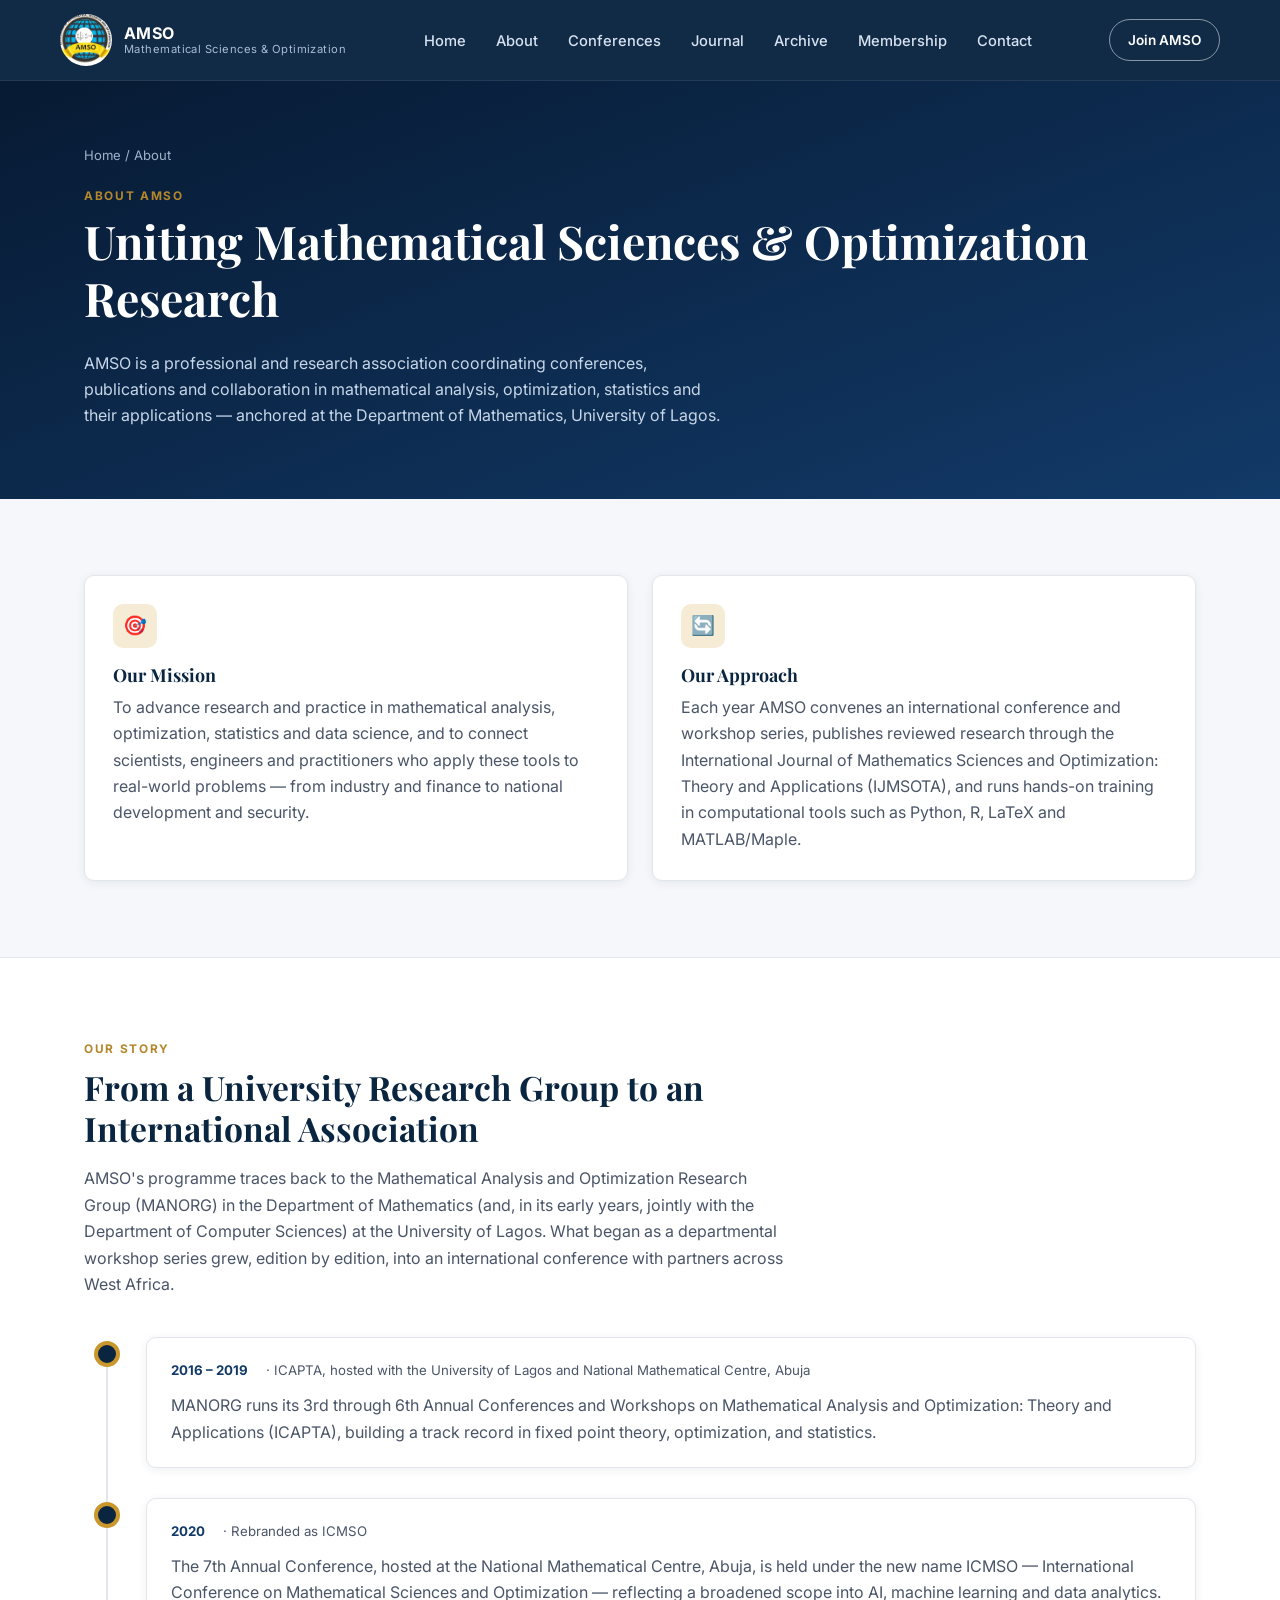
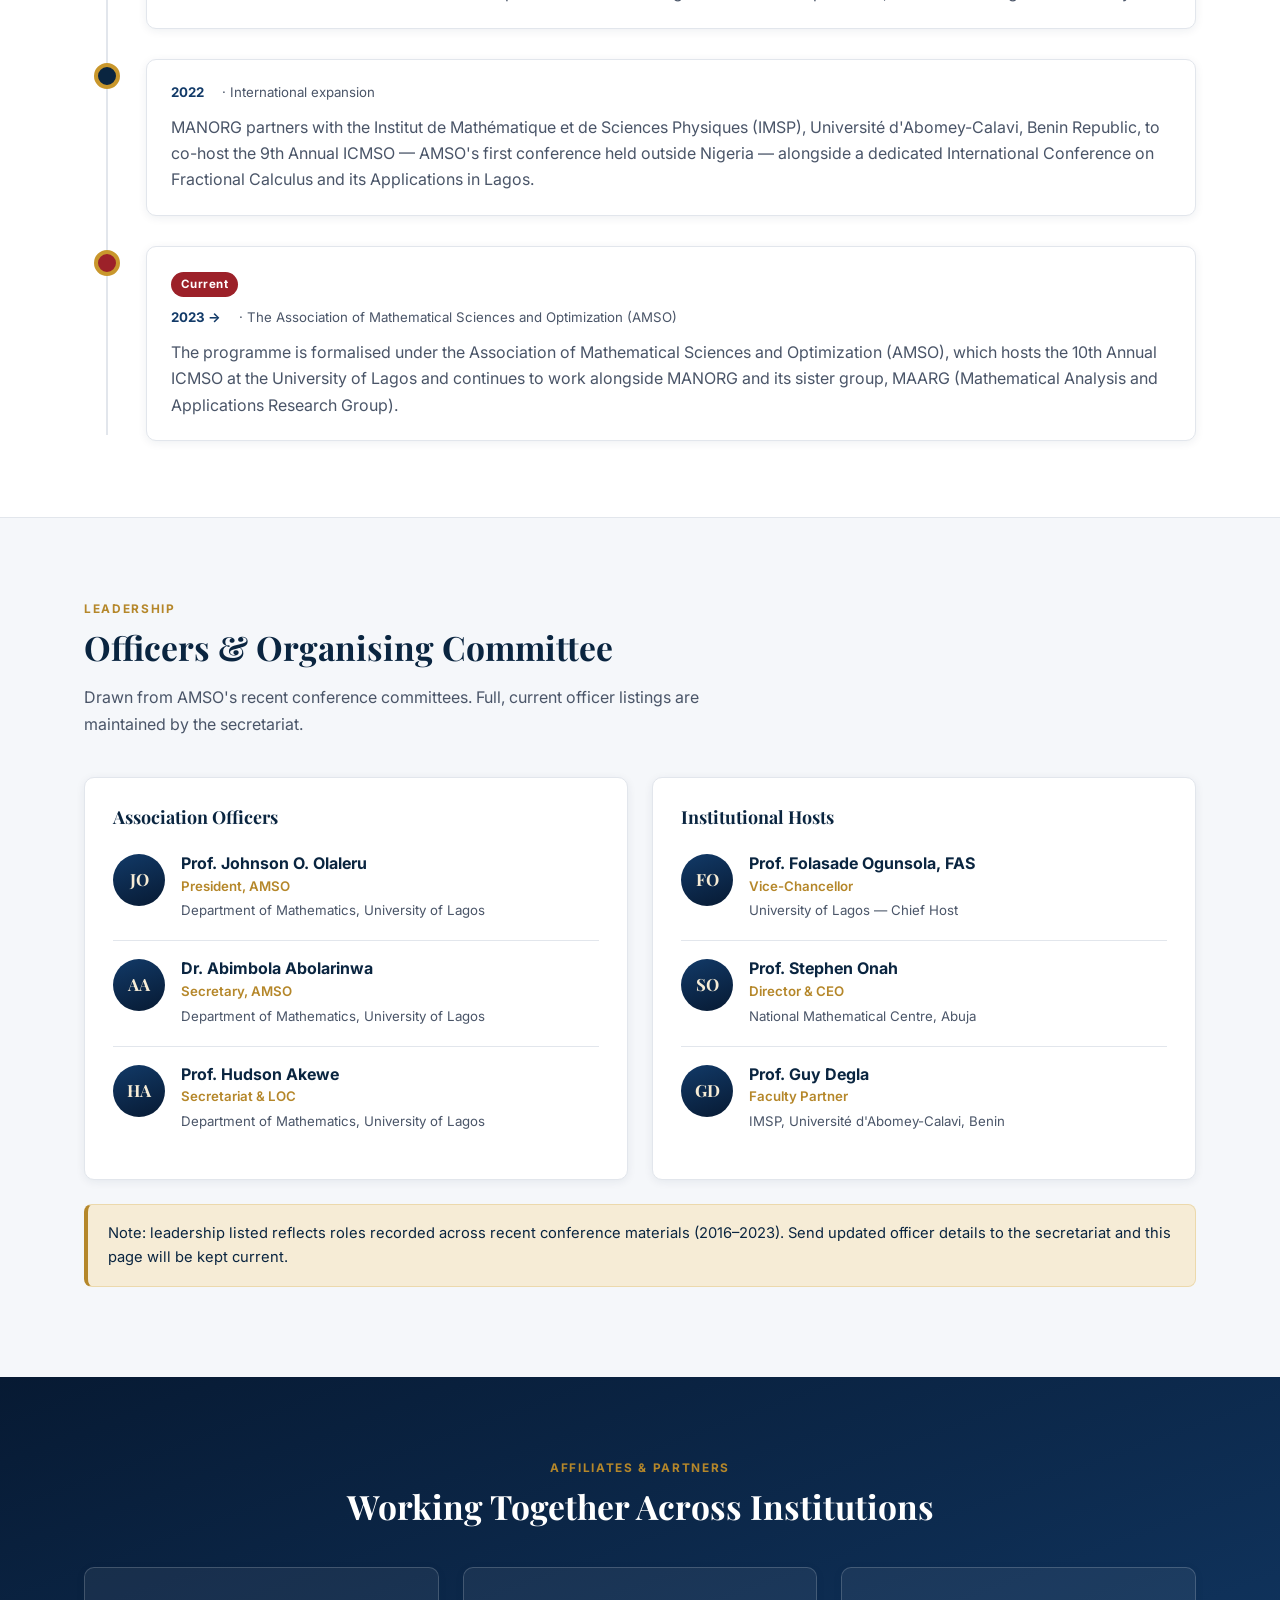
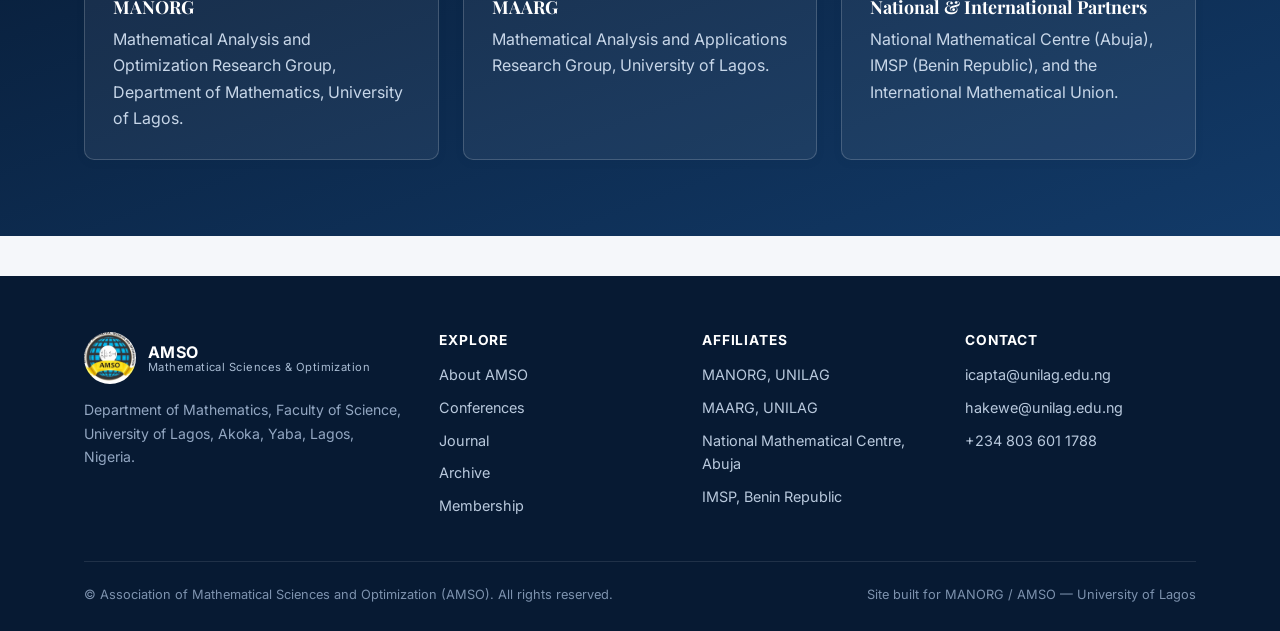
==== about.html @ 3a096f1b "Adding The AMSO logo" ====
<!DOCTYPE html>
<html lang="en">
<head>
<meta charset="UTF-8">
<meta name="viewport" content="width=device-width, initial-scale=1.0">
<title>About AMSO — Association of Mathematical Sciences and Optimization</title>
<meta name="description" content="AMSO's history, mission, affiliated research groups (MANORG, MAARG) and leadership at the University of Lagos.">
<link rel="icon" href="data:image/svg+xml,<svg xmlns=%22http://www.w3.org/2000/svg%22 viewBox=%220 0 100 100%22><rect width=%22100%22 height=%22100%22 rx=%2220%22 fill=%22%230a2540%22/><text x=%2250%22 y=%2268%22 font-size=%2258%22 text-anchor=%22middle%22 fill=%22%23c9972c%22 font-family=%22Georgia,serif%22>&#8721;</text></svg>">
<link rel="preconnect" href="https://fonts.googleapis.com">
<link rel="preconnect" href="https://fonts.gstatic.com" crossorigin>
<link href="https://fonts.googleapis.com/css2?family=Playfair+Display:wght@600;700&family=Inter:wght@400;500;600;700&display=swap" rel="stylesheet">
<link rel="stylesheet" href="assets/css/style.css">
</head>
<body>

<header class="site-header">
  <div class="container nav">
    <a href="index.html" class="brand">
      <img src="assets/logo.jpg" alt="AMSO logo" class="brand-logo">
      <span class="brand-text"><strong>AMSO</strong><span>Mathematical Sciences &amp; Optimization</span></span>
    </a>
    <ul class="nav-links">
      <li><a href="index.html">Home</a></li>
      <li><a href="about.html">About</a></li>
      <li><a href="conferences.html">Conferences</a></li>
      <li><a href="journal.html">Journal</a></li>
      <li><a href="archive.html">Archive</a></li>
      <li><a href="membership.html">Membership</a></li>
      <li><a href="contact.html">Contact</a></li>
    </ul>
    <div class="nav-cta">
      <a href="membership.html" class="btn btn-outline-invert btn-sm">Join AMSO</a>
      <button class="nav-toggle" aria-label="Toggle menu">&#9776;</button>
    </div>
  </div>
</header>

<section class="page-hero">
  <div class="container">
    <div class="breadcrumb"><a href="index.html">Home</a> / About</div>
    <span class="eyebrow">About AMSO</span>
    <h1>Uniting Mathematical Sciences &amp; Optimization Research</h1>
    <p>AMSO is a professional and research association coordinating conferences, publications and collaboration in mathematical analysis, optimization, statistics and their applications — anchored at the Department of Mathematics, University of Lagos.</p>
  </div>
</section>

<section class="section">
  <div class="container">
    <div class="grid grid-2">
      <div class="card">
        <div class="icon">&#127919;</div>
        <h3>Our Mission</h3>
        <p>To advance research and practice in mathematical analysis, optimization, statistics and data science, and to connect scientists, engineers and practitioners who apply these tools to real-world problems — from industry and finance to national development and security.</p>
      </div>
      <div class="card">
        <div class="icon">&#128260;</div>
        <h3>Our Approach</h3>
        <p>Each year AMSO convenes an international conference and workshop series, publishes reviewed research through the International Journal of Mathematics Sciences and Optimization: Theory and Applications (IJMSOTA), and runs hands-on training in computational tools such as Python, R, LaTeX and MATLAB/Maple.</p>
      </div>
    </div>
  </div>
</section>

<section class="section section--alt">
  <div class="container">
    <div class="section-head">
      <span class="eyebrow">Our Story</span>
      <h2>From a University Research Group to an International Association</h2>
      <p>AMSO's programme traces back to the Mathematical Analysis and Optimization Research Group (MANORG) in the Department of Mathematics (and, in its early years, jointly with the Department of Computer Sciences) at the University of Lagos. What began as a departmental workshop series grew, edition by edition, into an international conference with partners across West Africa.</p>
    </div>
    <div class="timeline">
      <div class="tl-item">
        <div class="tl-dot"></div>
        <div class="tl-card">
          <div class="tl-meta"><strong>2016 – 2019</strong> · ICAPTA, hosted with the University of Lagos and National Mathematical Centre, Abuja</div>
          <p class="mb-0">MANORG runs its 3rd through 6th Annual Conferences and Workshops on Mathematical Analysis and Optimization: Theory and Applications (ICAPTA), building a track record in fixed point theory, optimization, and statistics.</p>
        </div>
      </div>
      <div class="tl-item">
        <div class="tl-dot"></div>
        <div class="tl-card">
          <div class="tl-meta"><strong>2020</strong> · Rebranded as ICMSO</div>
          <p class="mb-0">The 7th Annual Conference, hosted at the National Mathematical Centre, Abuja, is held under the new name ICMSO — International Conference on Mathematical Sciences and Optimization — reflecting a broadened scope into AI, machine learning and data analytics.</p>
        </div>
      </div>
      <div class="tl-item">
        <div class="tl-dot"></div>
        <div class="tl-card">
          <div class="tl-meta"><strong>2022</strong> · International expansion</div>
          <p class="mb-0">MANORG partners with the Institut de Mathématique et de Sciences Physiques (IMSP), Université d'Abomey-Calavi, Benin Republic, to co-host the 9th Annual ICMSO — AMSO's first conference held outside Nigeria — alongside a dedicated International Conference on Fractional Calculus and its Applications in Lagos.</p>
        </div>
      </div>
      <div class="tl-item is-current">
        <div class="tl-dot"></div>
        <div class="tl-card">
          <span class="tl-tag current">Current</span>
          <div class="tl-meta"><strong>2023 →</strong> · The Association of Mathematical Sciences and Optimization (AMSO)</div>
          <p class="mb-0">The programme is formalised under the Association of Mathematical Sciences and Optimization (AMSO), which hosts the 10th Annual ICMSO at the University of Lagos and continues to work alongside MANORG and its sister group, MAARG (Mathematical Analysis and Applications Research Group).</p>
        </div>
      </div>
    </div>
  </div>
</section>

<section class="section">
  <div class="container">
    <div class="section-head">
      <span class="eyebrow">Leadership</span>
      <h2>Officers &amp; Organising Committee</h2>
      <p>Drawn from AMSO's recent conference committees. Full, current officer listings are maintained by the secretariat.</p>
    </div>
    <div class="grid grid-2">
      <div class="card">
        <h3 class="mt-0">Association Officers</h3>
        <div class="person">
          <div class="person-avatar">JO</div>
          <div><h4>Prof. Johnson O. Olaleru</h4><div class="role">President, AMSO</div><div class="org">Department of Mathematics, University of Lagos</div></div>
        </div>
        <div class="person">
          <div class="person-avatar">AA</div>
          <div><h4>Dr. Abimbola Abolarinwa</h4><div class="role">Secretary, AMSO</div><div class="org">Department of Mathematics, University of Lagos</div></div>
        </div>
        <div class="person">
          <div class="person-avatar">HA</div>
          <div><h4>Prof. Hudson Akewe</h4><div class="role">Secretariat &amp; LOC</div><div class="org">Department of Mathematics, University of Lagos</div></div>
        </div>
      </div>
      <div class="card">
        <h3 class="mt-0">Institutional Hosts</h3>
        <div class="person">
          <div class="person-avatar">FO</div>
          <div><h4>Prof. Folasade Ogunsola, FAS</h4><div class="role">Vice-Chancellor</div><div class="org">University of Lagos — Chief Host</div></div>
        </div>
        <div class="person">
          <div class="person-avatar">SO</div>
          <div><h4>Prof. Stephen Onah</h4><div class="role">Director &amp; CEO</div><div class="org">National Mathematical Centre, Abuja</div></div>
        </div>
        <div class="person">
          <div class="person-avatar">GD</div>
          <div><h4>Prof. Guy Degla</h4><div class="role">Faculty Partner</div><div class="org">IMSP, Université d'Abomey-Calavi, Benin</div></div>
        </div>
      </div>
    </div>
    <p class="callout" style="margin-top:24px;">Note: leadership listed reflects roles recorded across recent conference materials (2016–2023). Send updated officer details to the secretariat and this page will be kept current.</p>
  </div>
</section>

<section class="section section--navy">
  <div class="container">
    <div class="section-head center">
      <span class="eyebrow">Affiliates &amp; Partners</span>
      <h2>Working Together Across Institutions</h2>
    </div>
    <div class="grid grid-3">
      <div class="card" style="background:rgba(255,255,255,0.06);border-color:rgba(255,255,255,0.18);">
        <h3 style="color:#fff;">MANORG</h3>
        <p style="color:#c7d6e8;">Mathematical Analysis and Optimization Research Group, Department of Mathematics, University of Lagos.</p>
      </div>
      <div class="card" style="background:rgba(255,255,255,0.06);border-color:rgba(255,255,255,0.18);">
        <h3 style="color:#fff;">MAARG</h3>
        <p style="color:#c7d6e8;">Mathematical Analysis and Applications Research Group, University of Lagos.</p>
      </div>
      <div class="card" style="background:rgba(255,255,255,0.06);border-color:rgba(255,255,255,0.18);">
        <h3 style="color:#fff;">National &amp; International Partners</h3>
        <p style="color:#c7d6e8;">National Mathematical Centre (Abuja), IMSP (Benin Republic), and the International Mathematical Union.</p>
      </div>
    </div>
  </div>
</section>

<footer class="site-footer">
  <div class="container">
    <div class="footer-grid">
      <div class="footer-brand">
        <div class="brand" style="margin-bottom:14px;">
          <img src="assets/logo.jpg" alt="AMSO logo" class="brand-logo">
          <span class="brand-text" style="color:#fff;"><strong>AMSO</strong><span>Mathematical Sciences &amp; Optimization</span></span>
        </div>
        <p>Department of Mathematics, Faculty of Science, University of Lagos, Akoka, Yaba, Lagos, Nigeria.</p>
      </div>
      <div>
        <h4>Explore</h4>
        <ul>
          <li><a href="about.html">About AMSO</a></li>
          <li><a href="conferences.html">Conferences</a></li>
          <li><a href="journal.html">Journal</a></li>
          <li><a href="archive.html">Archive</a></li>
          <li><a href="membership.html">Membership</a></li>
        </ul>
      </div>
      <div>
        <h4>Affiliates</h4>
        <ul>
          <li>MANORG, UNILAG</li>
          <li>MAARG, UNILAG</li>
          <li>National Mathematical Centre, Abuja</li>
          <li>IMSP, Benin Republic</li>
        </ul>
      </div>
      <div>
        <h4>Contact</h4>
        <ul>
          <li><a href="mailto:icapta@unilag.edu.ng">icapta@unilag.edu.ng</a></li>
          <li><a href="mailto:hakewe@unilag.edu.ng">hakewe@unilag.edu.ng</a></li>
          <li>+234 803 601 1788</li>
        </ul>
      </div>
    </div>
    <div class="footer-bottom">
      <span>&copy; <span id="year"></span> Association of Mathematical Sciences and Optimization (AMSO). All rights reserved.</span>
      <span>Site built for MANORG / AMSO — University of Lagos</span>
    </div>
  </div>
</footer>

<script src="assets/js/main.js"></script>
</body>
</html>
---- assets/css/style.css ----
/* ==========================================================================
   AMSO — Association of Mathematical Sciences and Optimization
   Shared stylesheet
   ========================================================================== */

:root {
  --navy-950: #071a33;
  --navy-900: #0a2540;
  --navy-800: #123a68;
  --navy-700: #1a4d84;
  --gold-600: #b5872a;
  --gold-500: #c9972c;
  --gold-100: #f6ecd6;
  --red-700: #9c2129;
  --ink: #1c2530;
  --ink-soft: #4a5568;
  --paper: #ffffff;
  --bg: #f5f7fa;
  --line: #e2e6ec;
  --shadow: 0 10px 30px rgba(10, 37, 64, 0.09);
  --shadow-sm: 0 2px 10px rgba(10, 37, 64, 0.07);
  --radius: 10px;
  --maxw: 1160px;
  --font-head: "Playfair Display", Georgia, "Times New Roman", serif;
  --font-body: "Inter", -apple-system, BlinkMacSystemFont, "Segoe UI", Roboto, sans-serif;
}

* { box-sizing: border-box; }
html { scroll-behavior: smooth; }

body {
  margin: 0;
  font-family: var(--font-body);
  color: var(--ink);
  background: var(--bg);
  line-height: 1.65;
  -webkit-font-smoothing: antialiased;
}

img { max-width: 100%; display: block; }

a { color: inherit; text-decoration: none; }

.container {
  width: 100%;
  max-width: var(--maxw);
  margin: 0 auto;
  padding: 0 24px;
}

h1, h2, h3, h4 {
  font-family: var(--font-head);
  color: var(--navy-900);
  line-height: 1.22;
  margin: 0 0 0.5em;
  font-weight: 700;
}

h1 { font-size: clamp(2rem, 4vw, 2.9rem); }
h2 { font-size: clamp(1.5rem, 3vw, 2.1rem); }
h3 { font-size: 1.3rem; }
p { margin: 0 0 1em; color: var(--ink-soft); }

.eyebrow {
  display: inline-block;
  font-family: var(--font-body);
  font-weight: 700;
  font-size: 0.74rem;
  letter-spacing: 0.14em;
  text-transform: uppercase;
  color: var(--gold-600);
  margin-bottom: 0.6em;
}

.section {
  padding: 76px 0;
}
.section--tight { padding: 52px 0; }
.section--navy {
  background: linear-gradient(160deg, var(--navy-950), var(--navy-800));
  color: #eaf0f8;
}
.section--navy h2, .section--navy h3 { color: #fff; }
.section--navy p { color: #c4d3e6; }
.section--alt { background: var(--paper); border-top: 1px solid var(--line); border-bottom: 1px solid var(--line); }

.section-head {
  max-width: 700px;
  margin: 0 0 40px;
}
.section-head.center { margin-left: auto; margin-right: auto; text-align: center; }

/* ---- Buttons ---- */
.btn {
  display: inline-flex;
  align-items: center;
  gap: 8px;
  padding: 13px 26px;
  border-radius: 999px;
  font-weight: 600;
  font-size: 0.95rem;
  border: 1.5px solid transparent;
  cursor: pointer;
  white-space: nowrap;
  transition: transform 0.15s ease, box-shadow 0.15s ease, background 0.15s ease, color 0.15s ease;
}
.btn-primary { background: var(--gold-500); color: var(--navy-950); }
.btn-primary:hover { background: var(--gold-600); transform: translateY(-1px); box-shadow: var(--shadow-sm); }
.btn-ghost { border-color: rgba(255,255,255,0.55); color: #fff; }
.btn-ghost:hover { background: rgba(255,255,255,0.12); }
.btn-outline { border-color: var(--navy-800); color: var(--navy-800); }
.btn-outline:hover { background: var(--navy-900); color: #fff; }
.btn-outline-invert { border-color: rgba(255,255,255,0.5); color: #fff; }
.btn-outline-invert:hover { background: rgba(255,255,255,0.12); }
.btn-sm { padding: 9px 18px; font-size: 0.85rem; }

/* ---- Header / Nav ---- */
.site-header {
  position: sticky;
  top: 0;
  z-index: 100;
  background: rgba(10, 37, 64, 0.97);
  backdrop-filter: blur(6px);
  border-bottom: 1px solid rgba(255,255,255,0.08);
}
.nav {
  display: flex;
  align-items: center;
  justify-content: space-between;
  padding: 14px 0;
}
.brand {
  display: flex;
  align-items: center;
  gap: 12px;
  color: #fff;
}
.brand-mark {
  width: 42px; height: 42px;
  border-radius: 50%;
  background: radial-gradient(circle at 30% 30%, var(--gold-500), var(--gold-600) 60%, var(--navy-900) 100%);
  display: flex; align-items: center; justify-content: center;
  font-family: var(--font-head);
  font-weight: 700;
  color: var(--navy-950);
  font-size: 1rem;
  flex: none;
}
.brand-text { line-height: 1.15; }
.brand-text strong { display: block; font-size: 1rem; letter-spacing: 0.02em; }
.brand-text span { display: block; font-size: 0.7rem; color: #a9bcd3; letter-spacing: 0.04em; }

.nav-links {
  display: flex;
  align-items: center;
  gap: 30px;
  list-style: none;
  margin: 0; padding: 0;
}
.nav-links a {
  color: #d7e2f0;
  font-size: 0.92rem;
  font-weight: 500;
  padding: 6px 0;
  border-bottom: 2px solid transparent;
  transition: color 0.15s ease, border-color 0.15s ease;
}
.nav-links a:hover, .nav-links a.active { color: #fff; border-color: var(--gold-500); }
.nav-cta { display: flex; align-items: center; gap: 14px; }
.nav-toggle {
  display: none;
  background: none; border: none; color: #fff;
  font-size: 1.5rem; cursor: pointer;
}

@media (max-width: 900px) {
  .nav-toggle { display: block; }
  .nav-links {
    position: absolute;
    top: 100%; left: 0; right: 0;
    flex-direction: column;
    align-items: flex-start;
    background: var(--navy-950);
    padding: 16px 24px 24px;
    gap: 14px;
    display: none;
    border-bottom: 1px solid rgba(255,255,255,0.1);
  }
  .nav-links.open { display: flex; }
  .nav-cta .btn { padding: 9px 16px; font-size: 0.82rem; }
}

/* ---- Hero ---- */
.hero {
  position: relative;
  background:
    radial-gradient(1100px 550px at 85% -10%, rgba(201,151,44,0.18), transparent 60%),
    linear-gradient(160deg, var(--navy-950) 0%, var(--navy-800) 60%, var(--navy-700) 100%);
  color: #fff;
  overflow: hidden;
}
.hero::before {
  content: "";
  position: absolute; inset: 0;
  background-image:
    radial-gradient(1px 1px at 10% 20%, rgba(255,255,255,0.35) 1px, transparent 1px),
    radial-gradient(1px 1px at 80% 40%, rgba(255,255,255,0.25) 1px, transparent 1px),
    radial-gradient(1.5px 1.5px at 60% 80%, rgba(255,255,255,0.3) 1px, transparent 1px),
    radial-gradient(1px 1px at 30% 65%, rgba(255,255,255,0.25) 1px, transparent 1px),
    radial-gradient(1.5px 1.5px at 92% 85%, rgba(255,255,255,0.3) 1px, transparent 1px);
  background-size: 100% 100%;
  opacity: 0.6;
}
.hero-inner {
  position: relative;
  padding: 88px 0 84px;
  display: grid;
  grid-template-columns: 1.15fr 0.85fr;
  gap: 48px;
  align-items: center;
}
.hero h1 { color: #fff; margin-bottom: 0.4em; }
.hero .lead { color: #c7d6e8; font-size: 1.1rem; max-width: 540px; }
.hero-actions { display: flex; gap: 14px; flex-wrap: wrap; margin-top: 28px; }
.hero-badge {
  display: inline-flex; align-items: center; gap: 8px;
  background: rgba(255,255,255,0.08);
  border: 1px solid rgba(255,255,255,0.18);
  padding: 7px 14px; border-radius: 999px;
  font-size: 0.8rem; color: #e7edf6; margin-bottom: 22px;
}
.hero-badge .dot { width: 7px; height: 7px; border-radius: 50%; background: var(--gold-500); }

.hero-panel {
  background: rgba(255,255,255,0.06);
  border: 1px solid rgba(255,255,255,0.16);
  border-radius: var(--radius);
  padding: 26px;
  backdrop-filter: blur(4px);
}
.hero-panel img { border-radius: 6px; box-shadow: 0 18px 40px rgba(0,0,0,0.35); }
.hero-panel-cap { font-size: 0.82rem; color: #b9c9dd; margin-top: 12px; margin-bottom: 0; }

@media (max-width: 860px) {
  .hero-inner { grid-template-columns: 1fr; padding-top: 48px; }
}

/* small page hero for inner pages */
.page-hero {
  background: linear-gradient(160deg, var(--navy-950), var(--navy-800));
  color: #fff;
  padding: 64px 0 54px;
}
.page-hero h1 { color: #fff; }
.page-hero p { color: #c7d6e8; max-width: 640px; }
.breadcrumb { font-size: 0.82rem; color: #9fb3cc; margin-bottom: 14px; }
.breadcrumb a:hover { color: #fff; }

/* ---- Stats ---- */
.stats {
  display: grid;
  grid-template-columns: repeat(4, 1fr);
  gap: 1px;
  background: var(--line);
  border: 1px solid var(--line);
  border-radius: var(--radius);
  overflow: hidden;
  margin-top: -46px;
  position: relative;
  z-index: 5;
  box-shadow: var(--shadow);
}
.stat {
  background: var(--paper);
  padding: 26px 20px;
  text-align: center;
}
.stat .num {
  font-family: var(--font-head);
  font-size: 2rem;
  color: var(--navy-900);
  font-weight: 700;
}
.stat .label { font-size: 0.8rem; color: var(--ink-soft); letter-spacing: 0.02em; }
@media (max-width: 760px) {
  .stats { grid-template-columns: repeat(2, 1fr); margin-top: 30px; }
}

/* ---- Cards / Grids ---- */
.grid { display: grid; gap: 24px; }
.grid-3 { grid-template-columns: repeat(3, 1fr); }
.grid-2 { grid-template-columns: repeat(2, 1fr); }
@media (max-width: 860px) {
  .grid-3, .grid-2 { grid-template-columns: 1fr; }
}

.card {
  background: var(--paper);
  border: 1px solid var(--line);
  border-radius: var(--radius);
  padding: 28px;
  box-shadow: var(--shadow-sm);
  transition: transform 0.15s ease, box-shadow 0.15s ease;
}
.card:hover { transform: translateY(-3px); box-shadow: var(--shadow); }
.card .icon {
  width: 44px; height: 44px;
  border-radius: 10px;
  background: var(--gold-100);
  color: var(--gold-600);
  display: flex; align-items: center; justify-content: center;
  font-size: 1.2rem;
  margin-bottom: 16px;
}
.card h3 { margin-bottom: 8px; font-size: 1.12rem; }
.card p:last-child { margin-bottom: 0; }

/* ---- Focus area chips ---- */
.chips { display: flex; flex-wrap: wrap; gap: 10px; }
.chip {
  background: var(--gold-100);
  color: var(--navy-800);
  border: 1px solid #ecd9ac;
  padding: 7px 14px;
  border-radius: 999px;
  font-size: 0.83rem;
  font-weight: 600;
}

/* ---- Timeline (conferences) ---- */
.timeline { position: relative; margin-top: 10px; }
.timeline::before {
  content: "";
  position: absolute;
  left: 22px; top: 6px; bottom: 6px;
  width: 2px;
  background: var(--line);
}
.tl-item {
  position: relative;
  padding-left: 62px;
  margin-bottom: 30px;
}
.tl-item:last-child { margin-bottom: 0; }
.tl-dot {
  position: absolute;
  left: 10px; top: 4px;
  width: 26px; height: 26px;
  border-radius: 50%;
  background: var(--navy-900);
  border: 4px solid var(--gold-500);
}
.tl-item.is-current .tl-dot { background: var(--red-700); }
.tl-card {
  background: var(--paper);
  border: 1px solid var(--line);
  border-radius: var(--radius);
  padding: 22px 24px;
  box-shadow: var(--shadow-sm);
}
.tl-meta {
  display: flex; flex-wrap: wrap; gap: 10px 18px;
  font-size: 0.83rem; color: var(--ink-soft);
  margin-bottom: 10px;
}
.tl-meta strong { color: var(--navy-800); }
.tl-tag {
  display: inline-block;
  background: var(--navy-900); color: #fff;
  font-size: 0.72rem; font-weight: 700; letter-spacing: 0.04em;
  padding: 3px 10px; border-radius: 999px;
  margin-bottom: 10px;
}
.tl-tag.current { background: var(--red-700); }

/* ---- Table ---- */
.table-wrap { overflow-x: auto; border: 1px solid var(--line); border-radius: var(--radius); background: var(--paper); }
table { width: 100%; border-collapse: collapse; min-width: 480px; }
th, td { text-align: left; padding: 13px 18px; font-size: 0.92rem; border-bottom: 1px solid var(--line); }
th { background: var(--navy-900); color: #fff; font-weight: 600; white-space: nowrap; }
tr:last-child td { border-bottom: none; }
td.num { font-weight: 700; color: var(--navy-800); }

/* ---- People ---- */
.person {
  display: flex; gap: 16px; align-items: flex-start;
  padding: 18px 0;
  border-bottom: 1px solid var(--line);
}
.person:last-child { border-bottom: none; }
.person-avatar {
  width: 52px; height: 52px; border-radius: 50%; flex: none;
  background: linear-gradient(160deg, var(--navy-800), var(--navy-950));
  color: var(--gold-100);
  display: flex; align-items: center; justify-content: center;
  font-family: var(--font-head); font-weight: 700; font-size: 1.05rem;
}
.person h4 { margin: 0 0 2px; font-family: var(--font-body); font-size: 1rem; color: var(--navy-900); }
.person .role { font-size: 0.83rem; color: var(--gold-600); font-weight: 600; margin-bottom: 3px; }
.person .org { font-size: 0.83rem; color: var(--ink-soft); }

/* ---- CTA banner ---- */
.cta-banner {
  background: linear-gradient(120deg, var(--navy-900), var(--navy-700));
  border-radius: var(--radius);
  padding: 40px;
  color: #fff;
  display: flex;
  align-items: center;
  justify-content: space-between;
  gap: 24px;
  flex-wrap: wrap;
}
.cta-banner h3 { color: #fff; margin-bottom: 6px; }
.cta-banner p { color: #c7d6e8; margin: 0; }

/* ---- Note / callout ---- */
.callout {
  background: var(--gold-100);
  border: 1px solid #ecd9ac;
  border-left: 4px solid var(--gold-600);
  padding: 16px 20px;
  border-radius: 8px;
  font-size: 0.92rem;
  color: var(--navy-900);
}

/* ---- Footer ---- */
.site-footer {
  background: var(--navy-950);
  color: #b9c9dd;
  padding: 56px 0 26px;
  margin-top: 40px;
}
.footer-grid {
  display: grid;
  grid-template-columns: 1.4fr 1fr 1fr 1fr;
  gap: 32px;
  padding-bottom: 34px;
  border-bottom: 1px solid rgba(255,255,255,0.1);
}
.footer-grid h4 { color: #fff; font-family: var(--font-body); font-size: 0.86rem; letter-spacing: 0.06em; text-transform: uppercase; margin-bottom: 14px; }
.footer-grid ul { list-style: none; margin: 0; padding: 0; }
.footer-grid li { margin-bottom: 9px; font-size: 0.9rem; }
.footer-grid a:hover { color: #fff; }
.footer-brand p { color: #93a7c2; font-size: 0.88rem; max-width: 320px; }
.footer-bottom {
  display: flex; justify-content: space-between; align-items: center;
  padding-top: 22px; font-size: 0.8rem; color: #7d92ae; flex-wrap: wrap; gap: 10px;
}
@media (max-width: 760px) {
  .footer-grid { grid-template-columns: 1fr 1fr; }
}

/* ---- Form fields ---- */
.field-label {
  display: block;
  font-size: 0.85rem;
  font-weight: 600;
  color: var(--navy-800);
  margin-bottom: 6px;
}
.field-input {
  width: 100%;
  padding: 11px 14px;
  border: 1px solid var(--line);
  border-radius: 8px;
  font-family: var(--font-body);
  font-size: 0.95rem;
  background: var(--paper);
  color: var(--ink);
}
.field-input:focus {
  outline: 2px solid var(--gold-500);
  outline-offset: 1px;
}

/* ---- Archive cards ---- */
.archive-item {
  background: var(--paper);
  border: 1px solid var(--line);
  border-radius: var(--radius);
  padding: 18px 20px;
  box-shadow: var(--shadow-sm);
}
.archive-item h4 { margin: 0 0 4px; font-size: 1rem; color: var(--navy-900); }
.archive-item .meta { font-size: 0.82rem; color: var(--ink-soft); margin-bottom: 10px; }
.archive-item .status-msg { font-size: 0.9rem; }
.status-msg.error { color: var(--red-700); }
.status-msg.success { color: #1e7a3c; }

/* ---- Utility ---- */
.text-center { text-align: center; }
.mt-0 { margin-top: 0; }
.mb-0 { margin-bottom: 0; }


.brand-logo {
  height: 52px;
  width: 52px;
  border-radius: 50%;
  object-fit: cover;
  background: #fff;
  flex-shrink: 0;
}
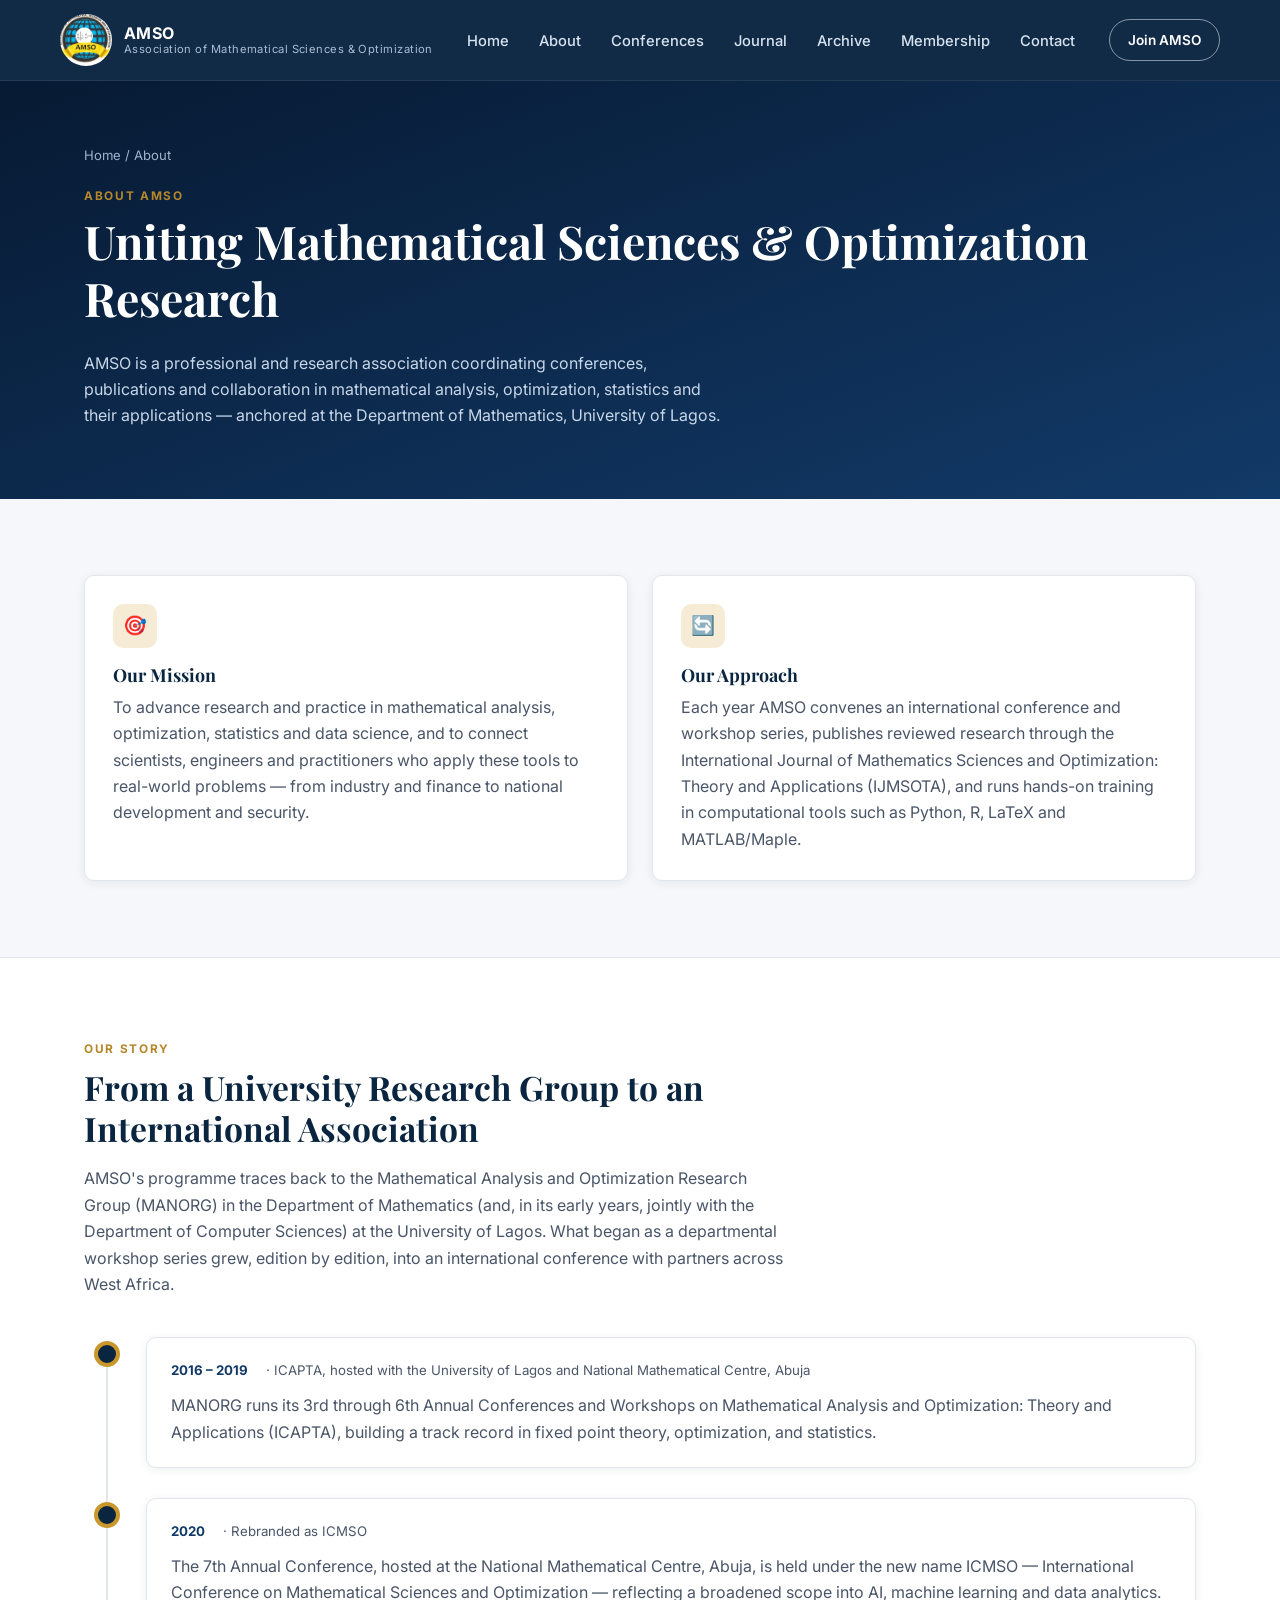
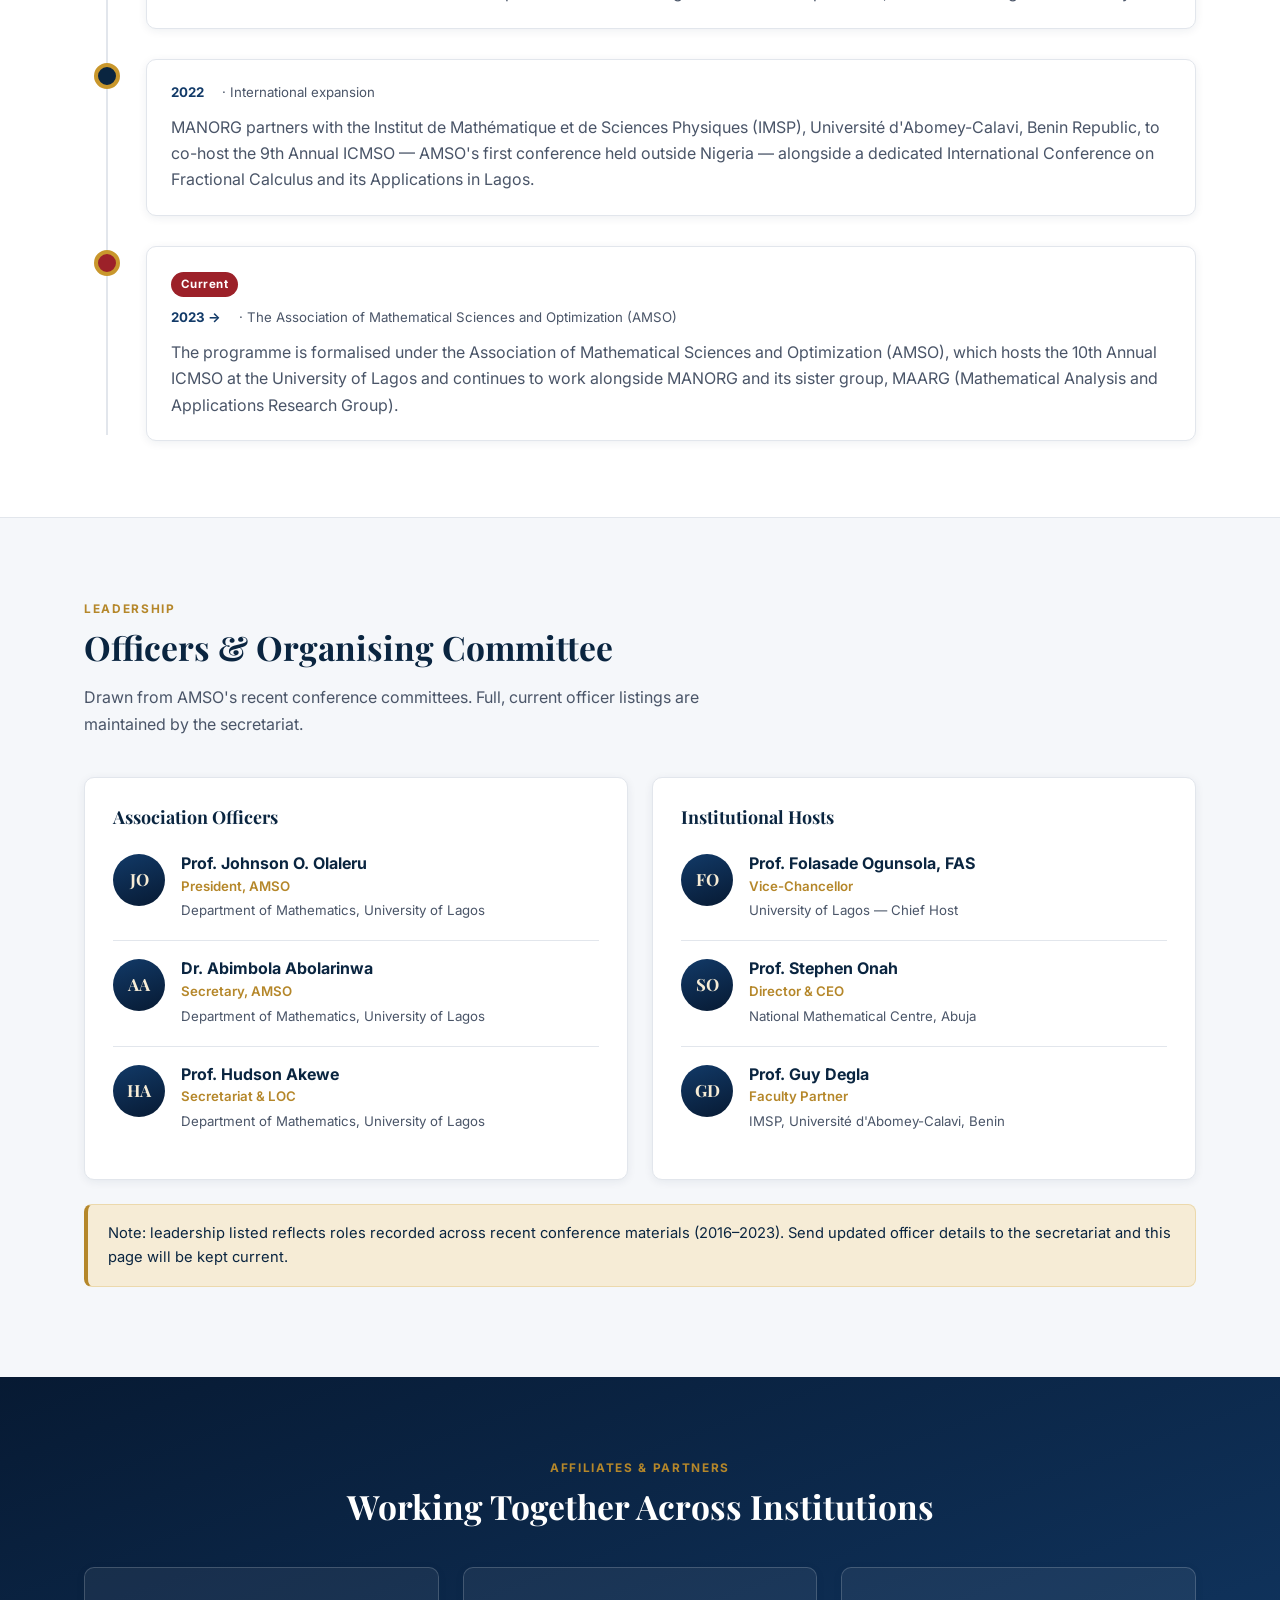
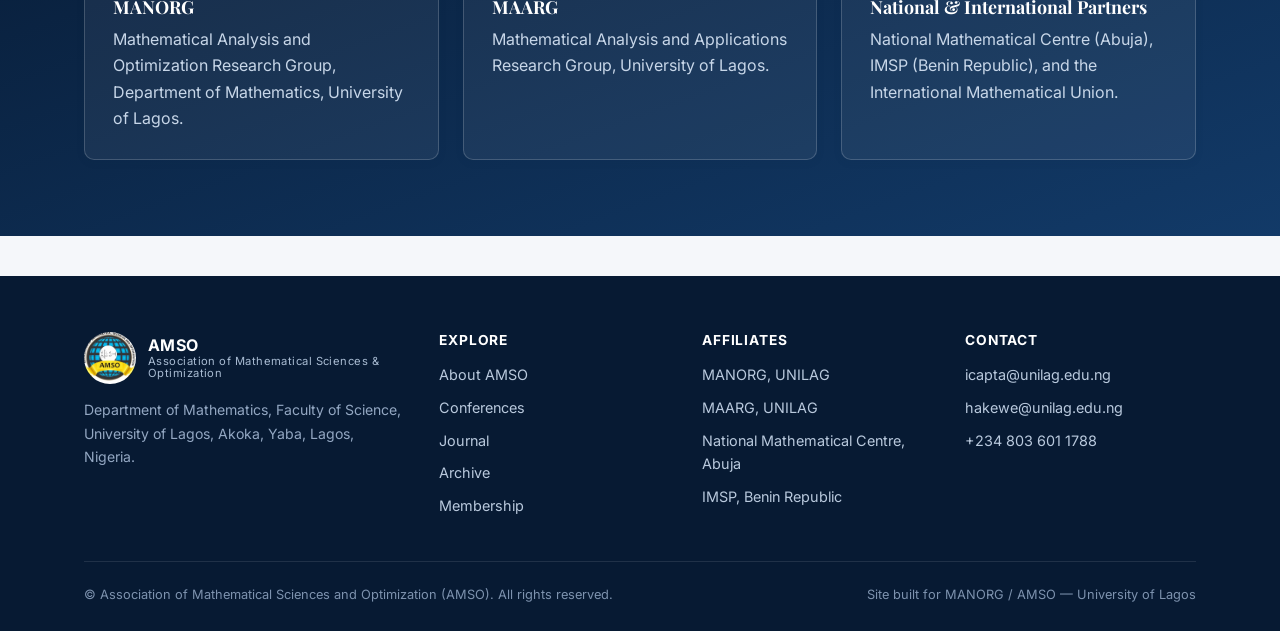
==== commit c67e9f81: "Changing the HEADER" ====
--- a/about.html
+++ b/about.html
@@ -17,7 +17,7 @@
   <div class="container nav">
     <a href="index.html" class="brand">
       <img src="assets/logo.jpg" alt="AMSO logo" class="brand-logo">
-      <span class="brand-text"><strong>AMSO</strong><span>Mathematical Sciences &amp; Optimization</span></span>
+      <span class="brand-text"><strong>AMSO</strong><span>Association of Mathematical Sciences &amp; Optimization</span></span>
     </a>
     <ul class="nav-links">
       <li><a href="index.html">Home</a></li>
@@ -174,7 +174,7 @@
       <div class="footer-brand">
         <div class="brand" style="margin-bottom:14px;">
           <img src="assets/logo.jpg" alt="AMSO logo" class="brand-logo">
-          <span class="brand-text" style="color:#fff;"><strong>AMSO</strong><span>Mathematical Sciences &amp; Optimization</span></span>
+          <span class="brand-text" style="color:#fff;"><strong>AMSO</strong><span>Association of Mathematical Sciences &amp; Optimization</span></span>
         </div>
         <p>Department of Mathematics, Faculty of Science, University of Lagos, Akoka, Yaba, Lagos, Nigeria.</p>
       </div>
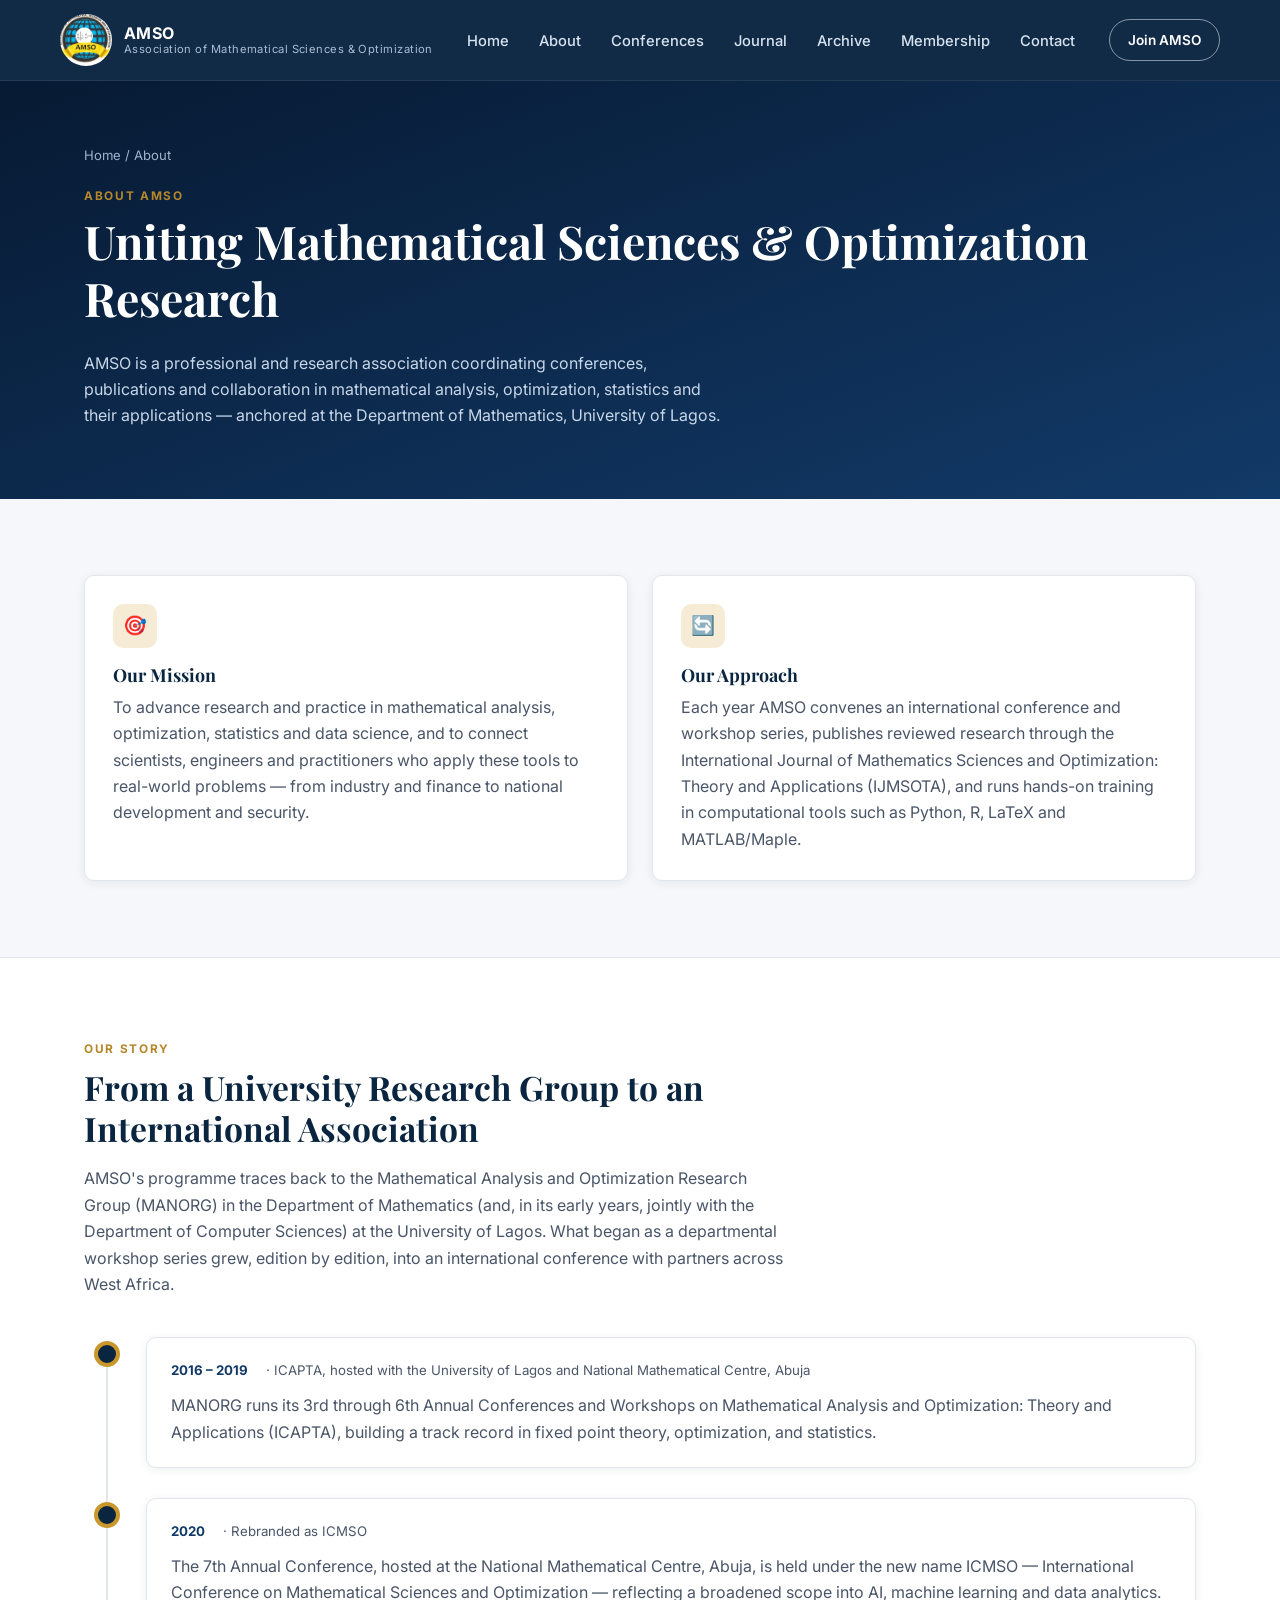
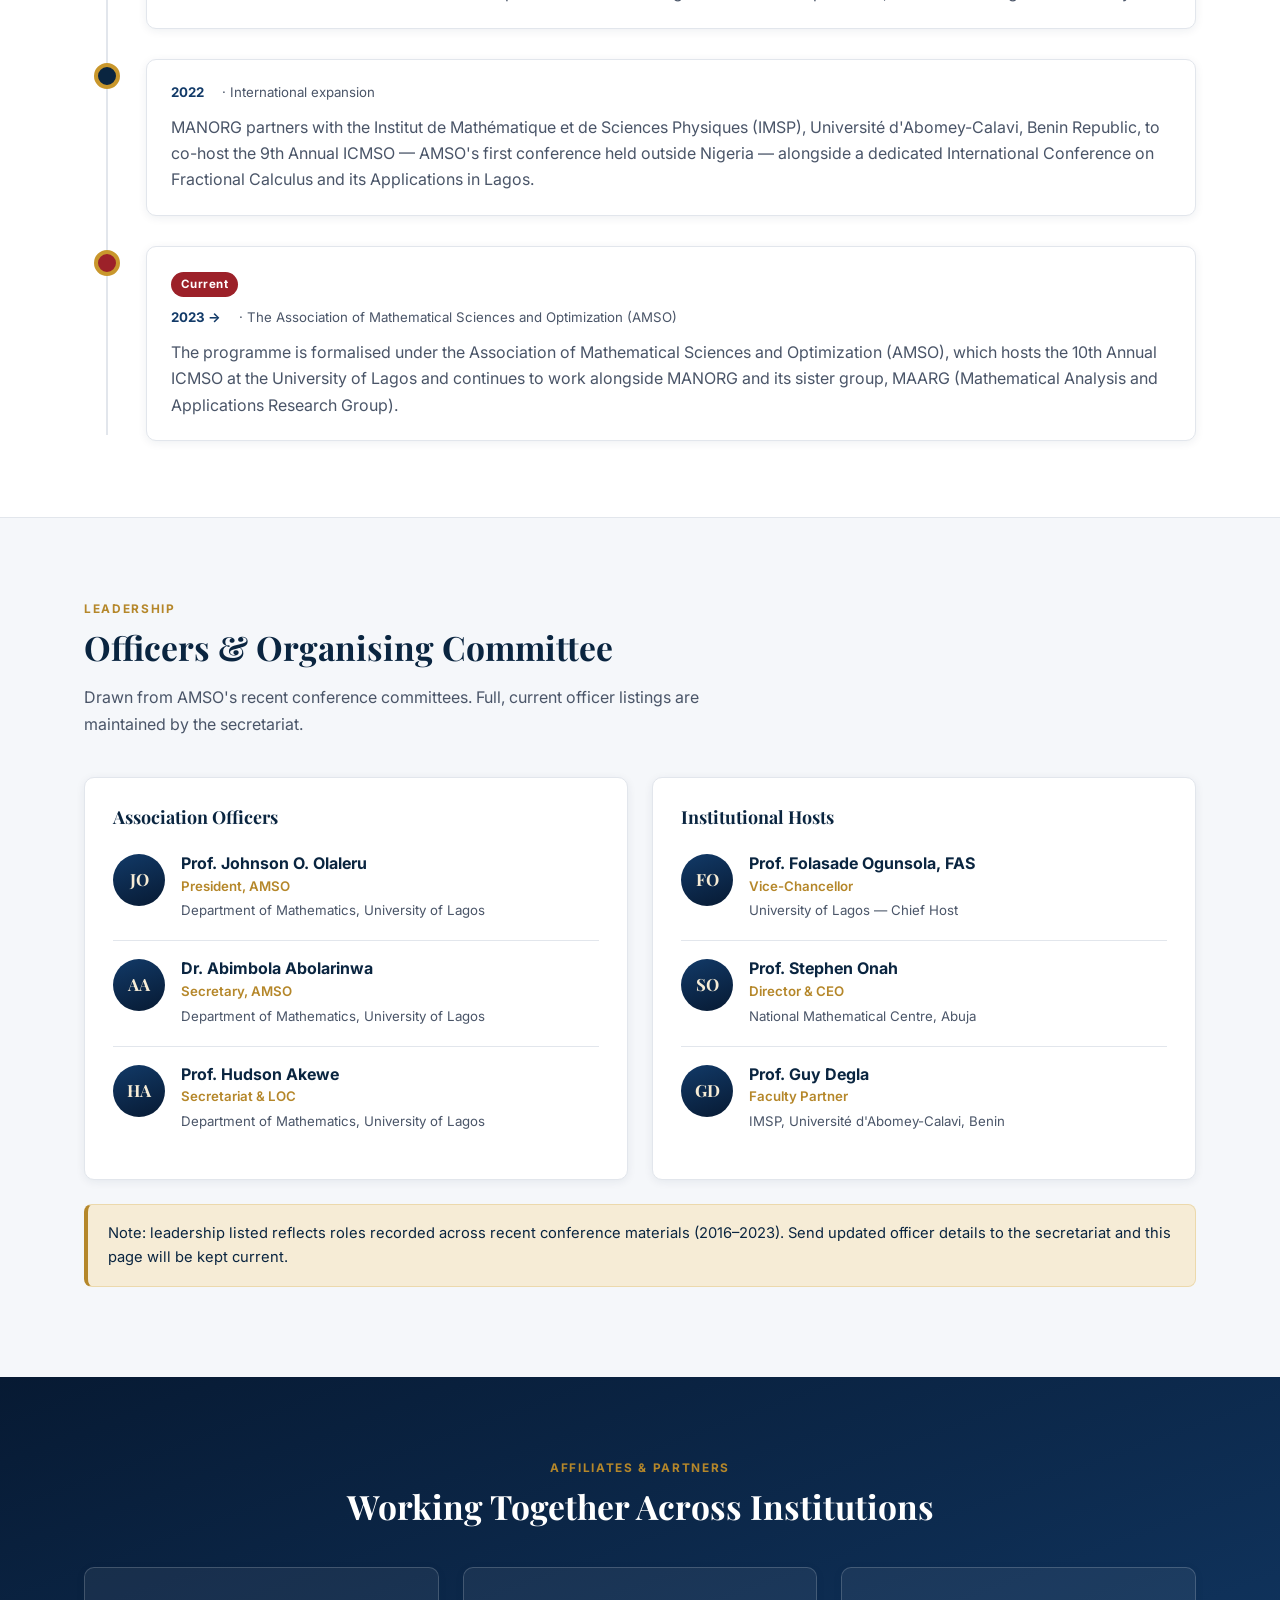
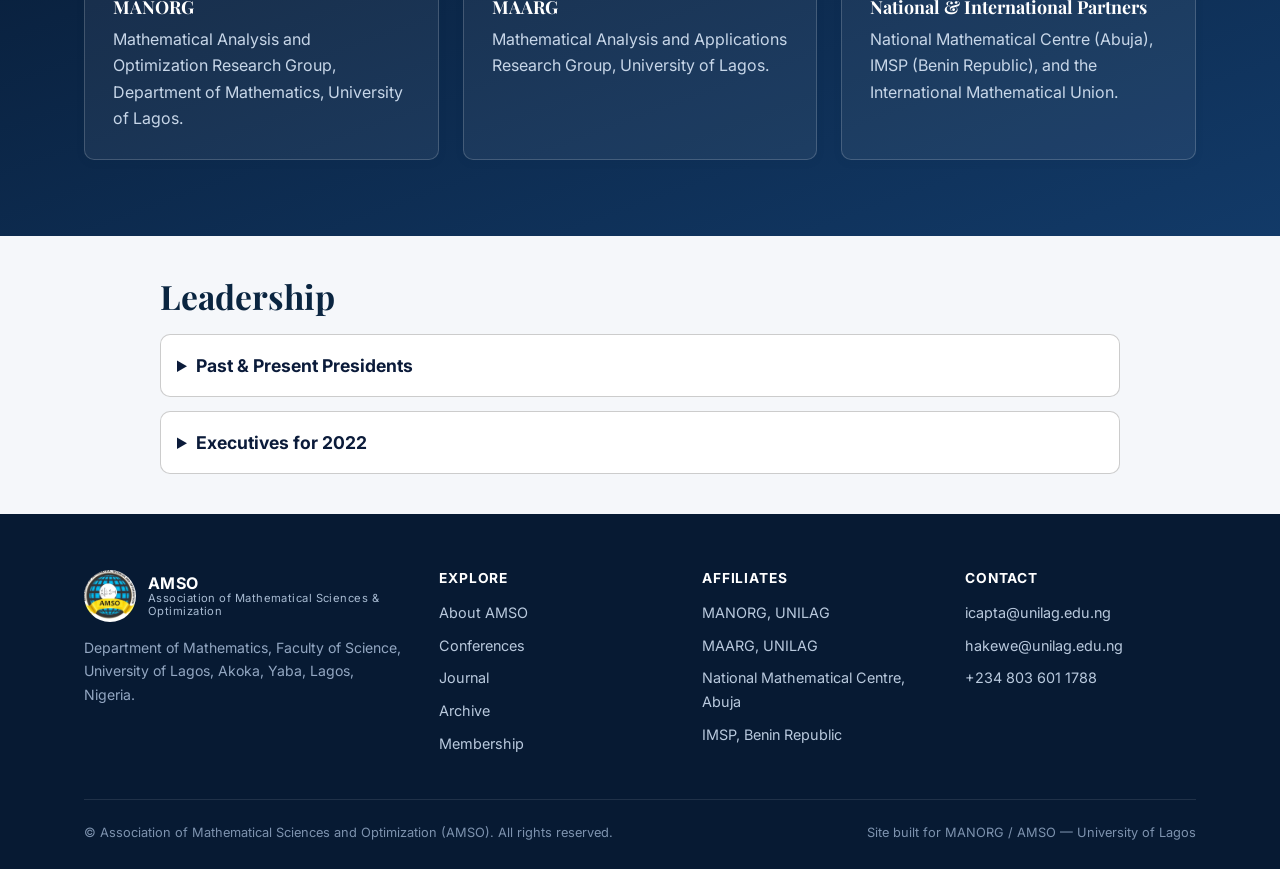
==== commit 31a8a2ec: "Adding Some Changes" ====
--- a/about.html
+++ b/about.html
@@ -168,6 +168,60 @@
   </div>
 </section>
 
+<style>
+  .amso-leadership { max-width: 1000px; margin: 40px auto; padding: 0 20px; }
+  .amso-dropdown { border: 1px solid rgba(128,128,128,.4); border-radius: 10px; margin: 14px 0; padding: 4px 16px; background: #fff; }
+  .amso-dropdown summary { cursor: pointer; font-weight: 700; padding: 12px 0; font-size: 1.1rem; color: #0b1b3a; }
+  .amso-grid { display: grid; grid-template-columns: repeat(auto-fit, minmax(200px, 1fr)); gap: 20px; padding: 12px 0 20px; }
+  .amso-person { text-align: center; color: #0b1b3a; }
+  .amso-person img { width: 140px; height: 140px; object-fit: cover; border-radius: 50%; }
+  .amso-person h3 { margin: 10px 0 4px; font-size: 1rem; }
+  .amso-person p { margin: 0; opacity: .8; font-size: .9rem; }
+  .amso-list { padding: 8px 0 16px 20px; line-height: 1.8; color: #0b1b3a; }
+</style>
+
+<section class="amso-leadership">
+  <h2>Leadership</h2>
+
+  <details class="amso-dropdown">
+    <summary>Past &amp; Present Presidents</summary>
+    <div class="amso-grid">
+      <div class="amso-person">
+        <img src="assets/img/olaleru.jpg" alt="Professor J. O. Olaleru" style="object-position:50% 20%;" onerror="this.style.display='none'">
+        <h3>Prof. J. O. Olaleru</h3>
+        <p>Founding President (FNMS, Gold Medalist)</p>
+      </div>
+      <div class="amso-person">
+        <img src="assets/img/fasina.jpg" alt="Dr. Fasina" onerror="this.style.display='none'">
+        <h3>Dr. Fasina</h3>
+        <p>Second President</p>
+      </div>
+      <div class="amso-person">
+        <img src="assets/img/akewe.jpg" alt="Professor Hudson Akewe" onerror="this.style.display='none'">
+        <h3>Prof. Hudson Akewe</h3>
+        <p>Current President</p>
+      </div>
+    </div>
+  </details>
+
+  <details class="amso-dropdown">
+    <summary>Executives for 2022</summary>
+    <ul class="amso-list">
+      <li><strong>President:</strong> Prof. Johnson O. Olaleru</li>
+      <li><strong>Vice President:</strong> Prof. Cletus E. Abhulimen</li>
+      <li><strong>Secretary:</strong> Dr. Abimbola Abolarinwa</li>
+      <li><strong>Journal Managing Editor:</strong> Dr. Adesanmi A. Mogbademu</li>
+      <li><strong>Treasurer / Financial Secretary:</strong> Dr. Bridget Nkemnole</li>
+      <li><strong>PRO / Business Manager:</strong> Dr. Godwin Okeke</li>
+      <li><strong>Assistant Secretary:</strong> Dr. Joy Umudu</li>
+      <li><strong>Business Admin. Representative:</strong> Prof. Abiola</li>
+      <li><strong>Engineering Representative:</strong> Dr. Sobamowo</li>
+      <li><strong>South East Representative:</strong> Dr. Godwin Okeke</li>
+      <li><strong>North Representative:</strong> Dr. M. S. Minjibir</li>
+    </ul>
+  </details>
+</section>
+
 <footer class="site-footer">
   <div class="container">
     <div class="footer-grid">
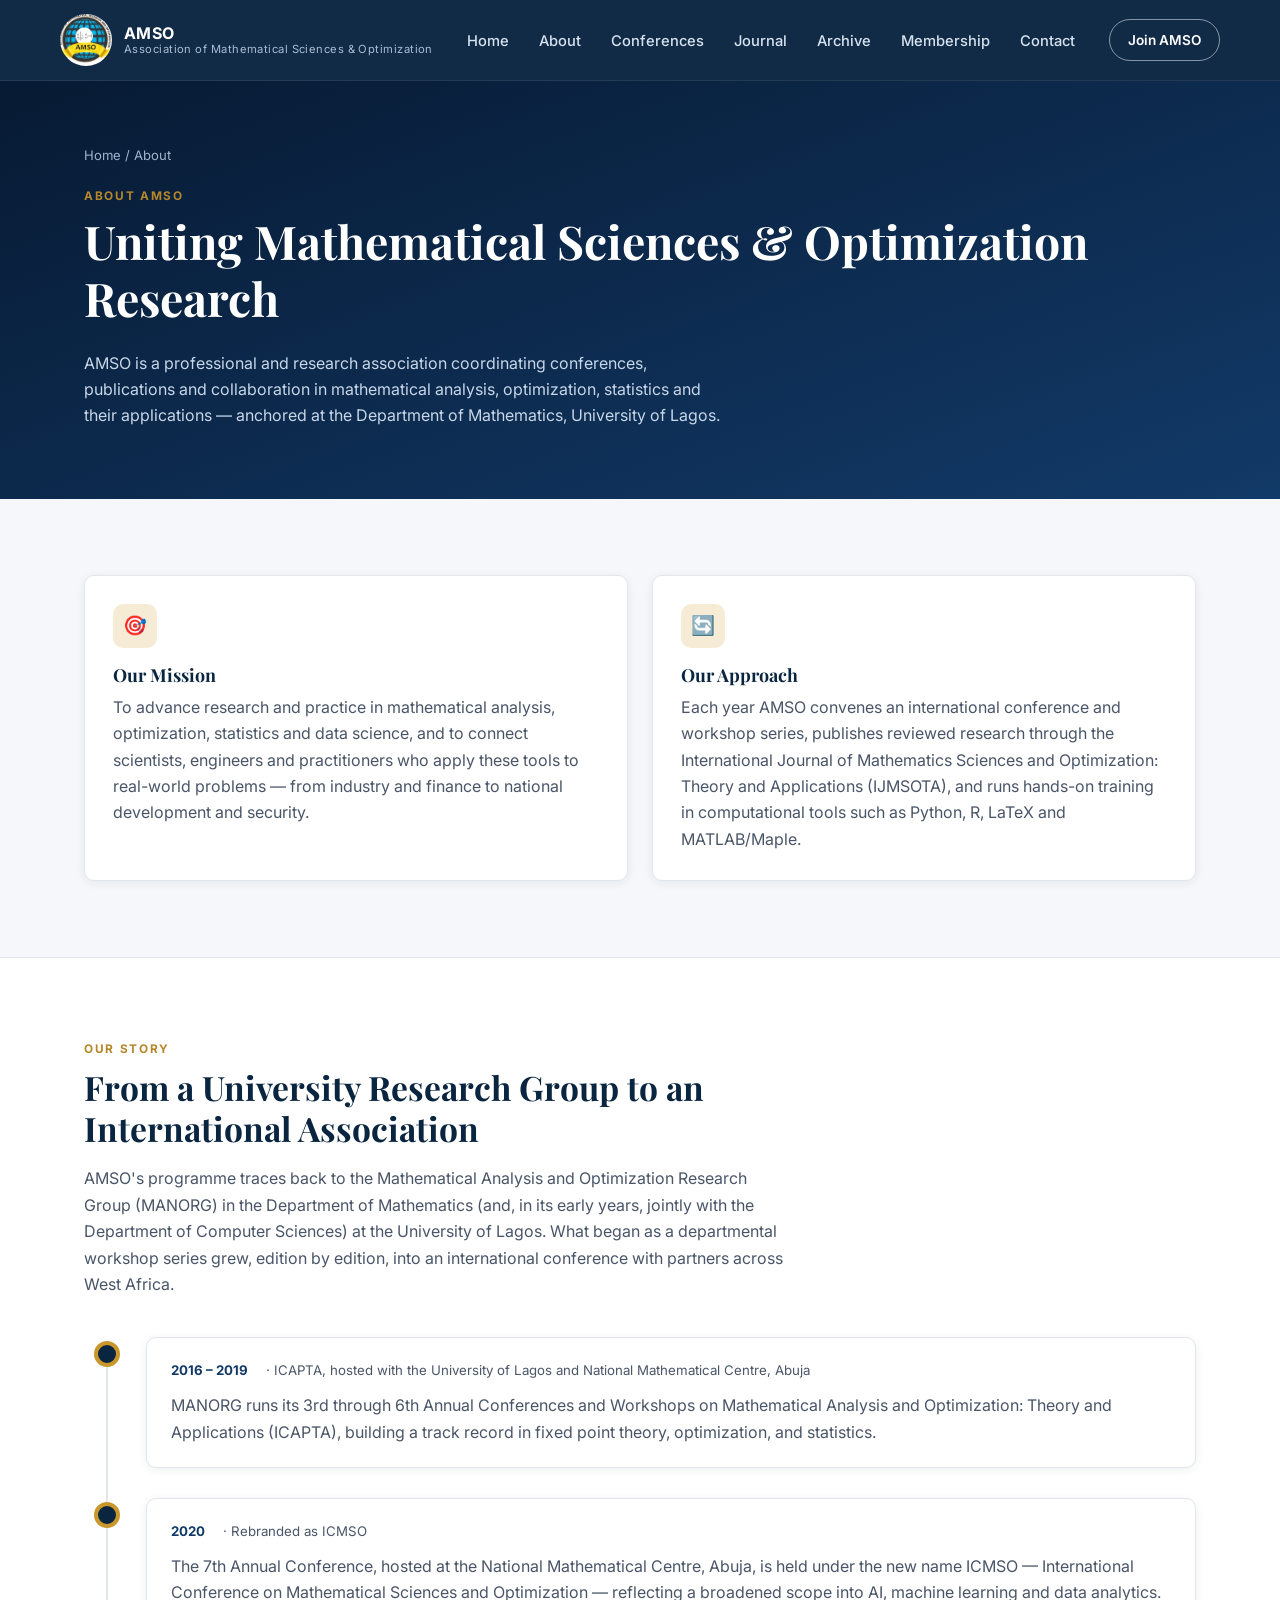
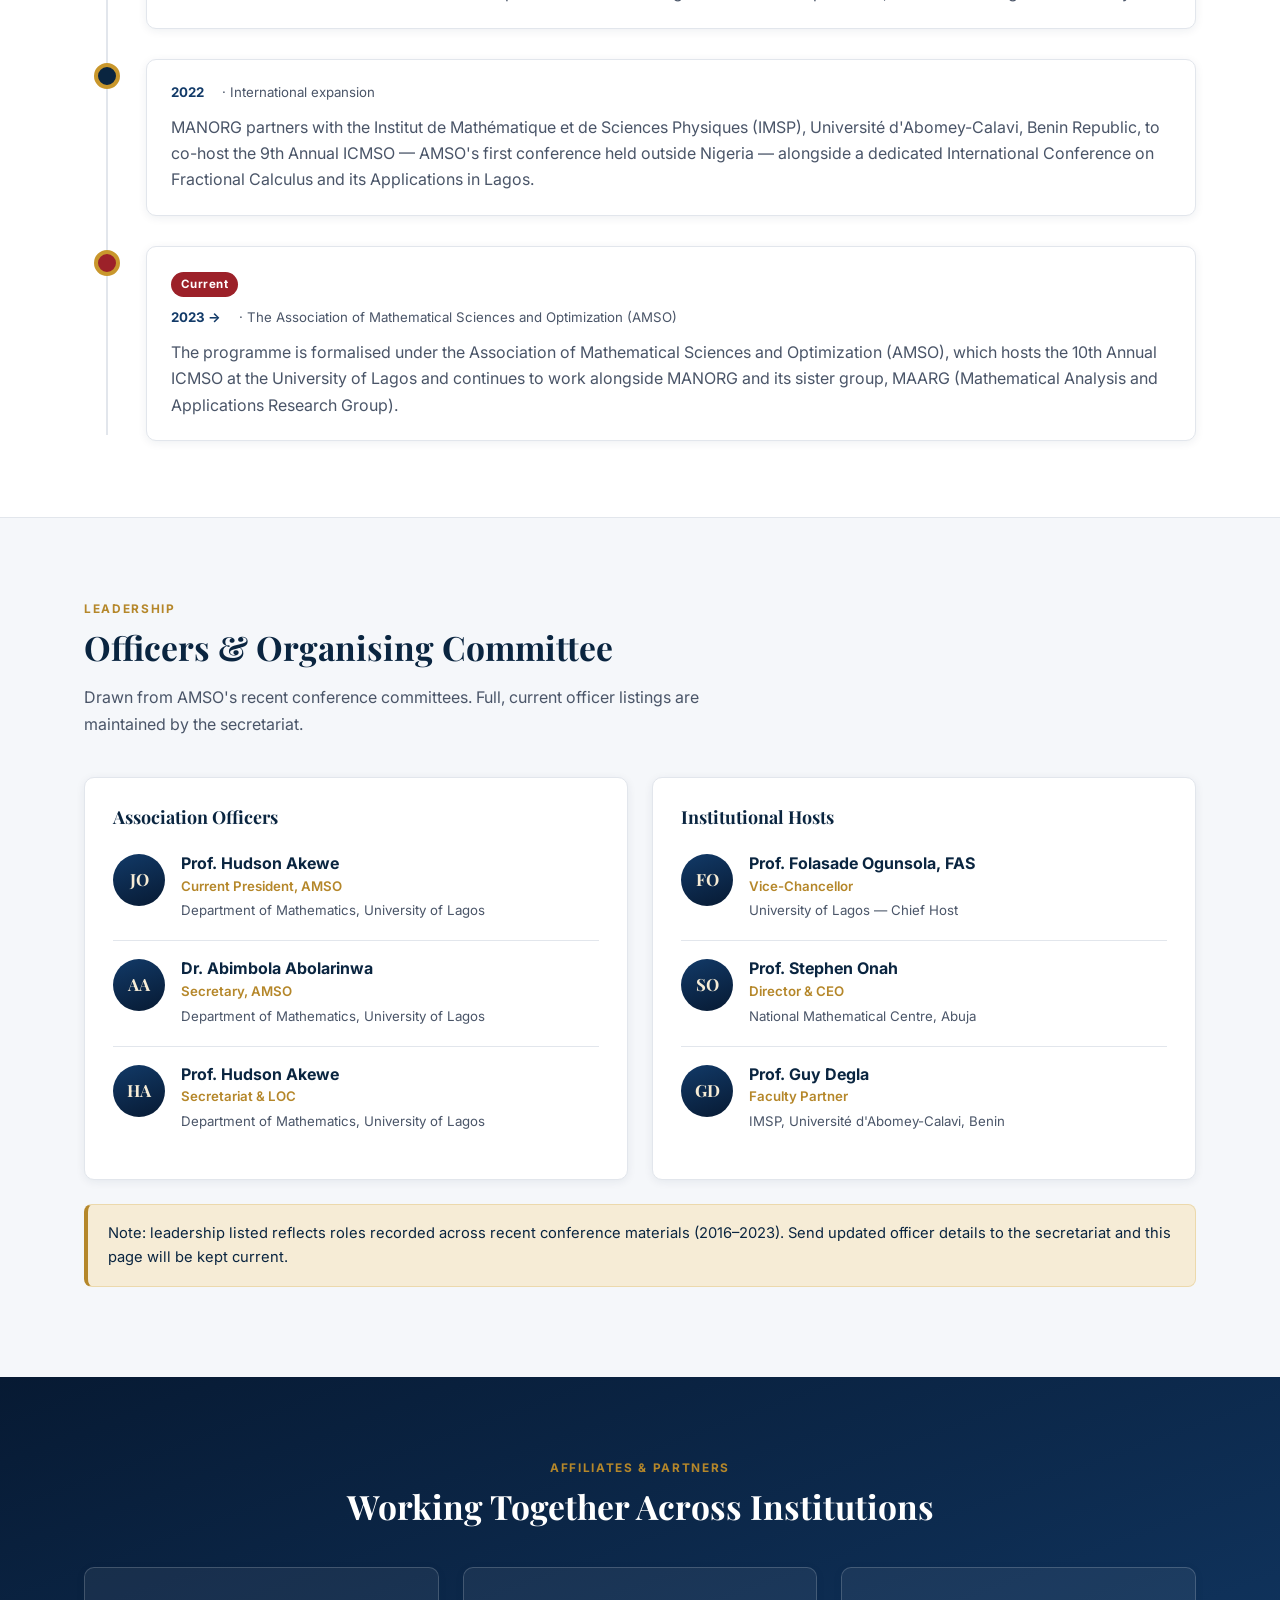
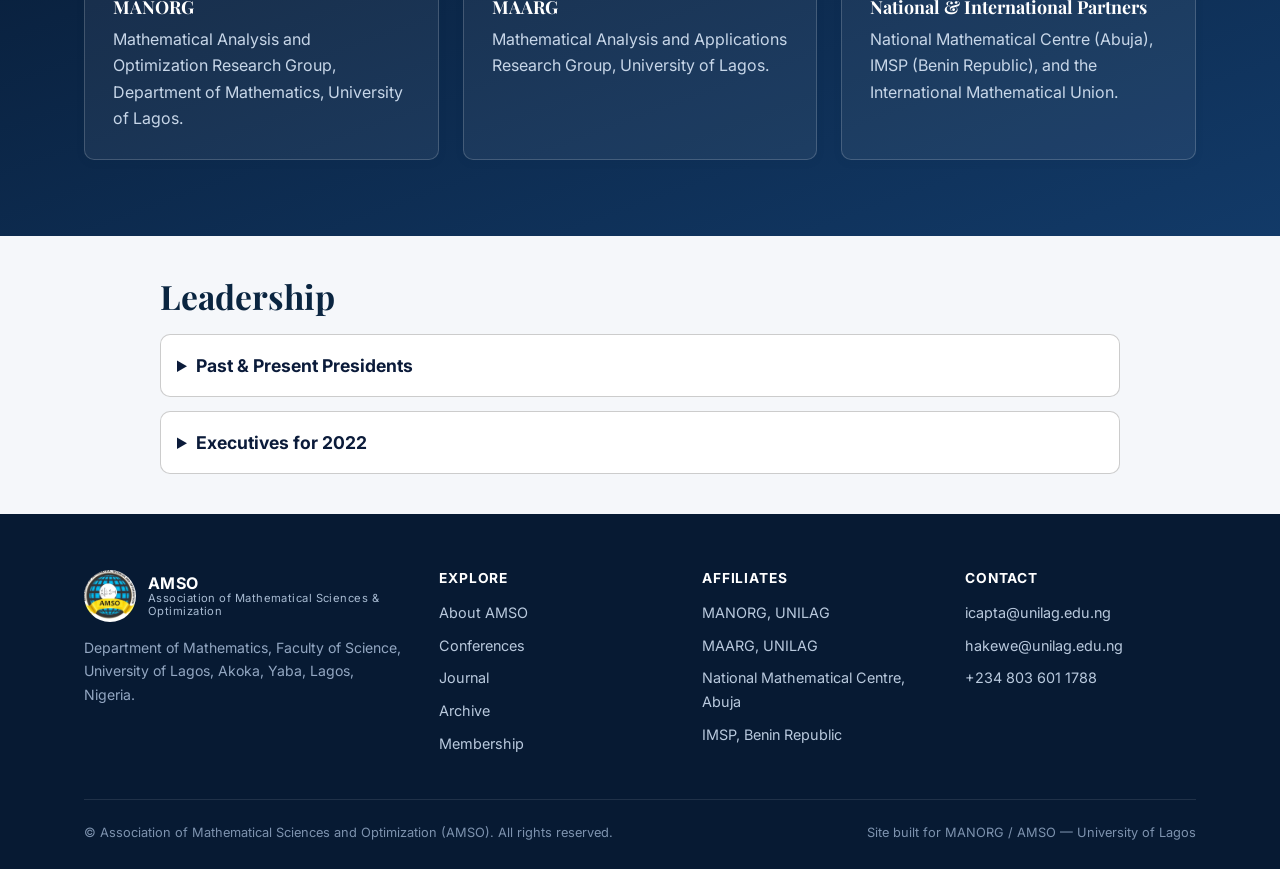
==== commit 3ad6fdc7: "Akewe Change" ====
--- a/about.html
+++ b/about.html
@@ -114,7 +114,7 @@
         <h3 class="mt-0">Association Officers</h3>
         <div class="person">
           <div class="person-avatar">JO</div>
-          <div><h4>Prof. Johnson O. Olaleru</h4><div class="role">President, AMSO</div><div class="org">Department of Mathematics, University of Lagos</div></div>
+          <div><h4>Prof. Hudson Akewe</h4><div class="role"> Current President, AMSO</div><div class="org">Department of Mathematics, University of Lagos</div></div>
         </div>
         <div class="person">
           <div class="person-avatar">AA</div>
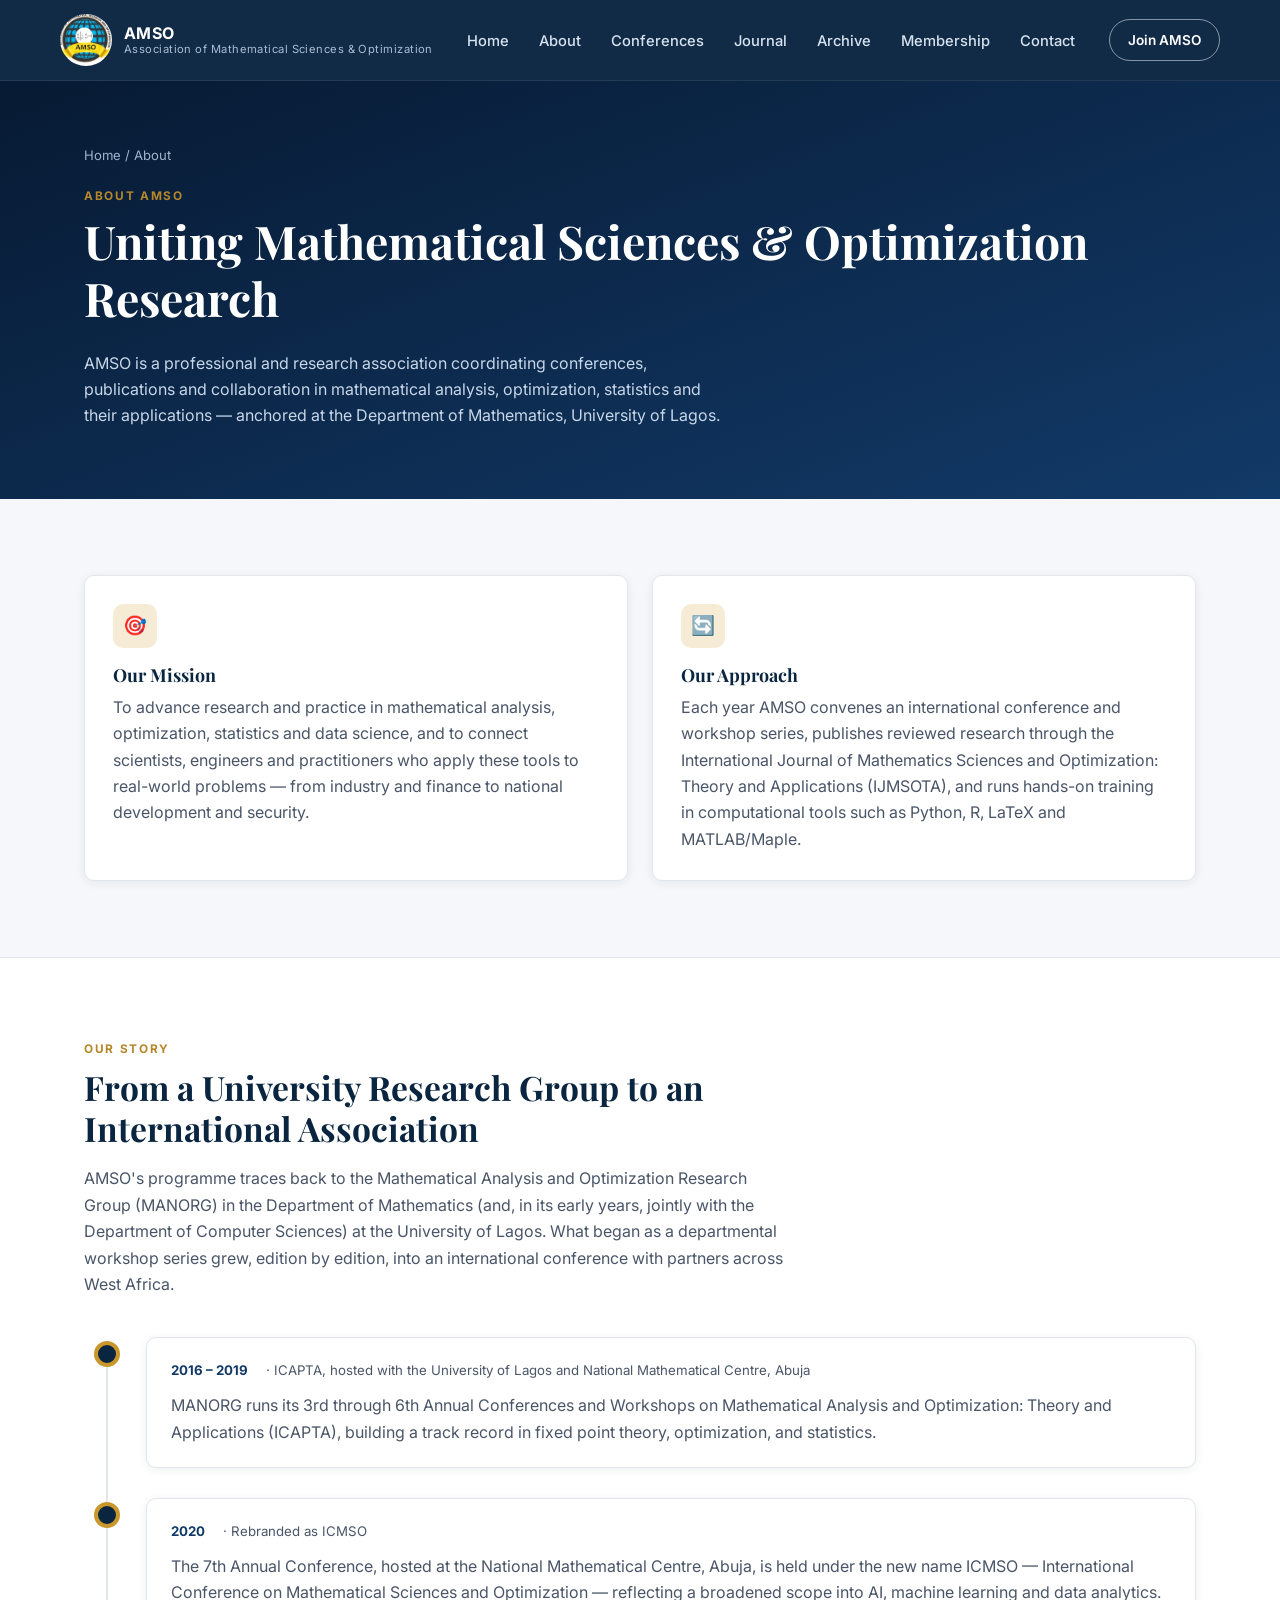
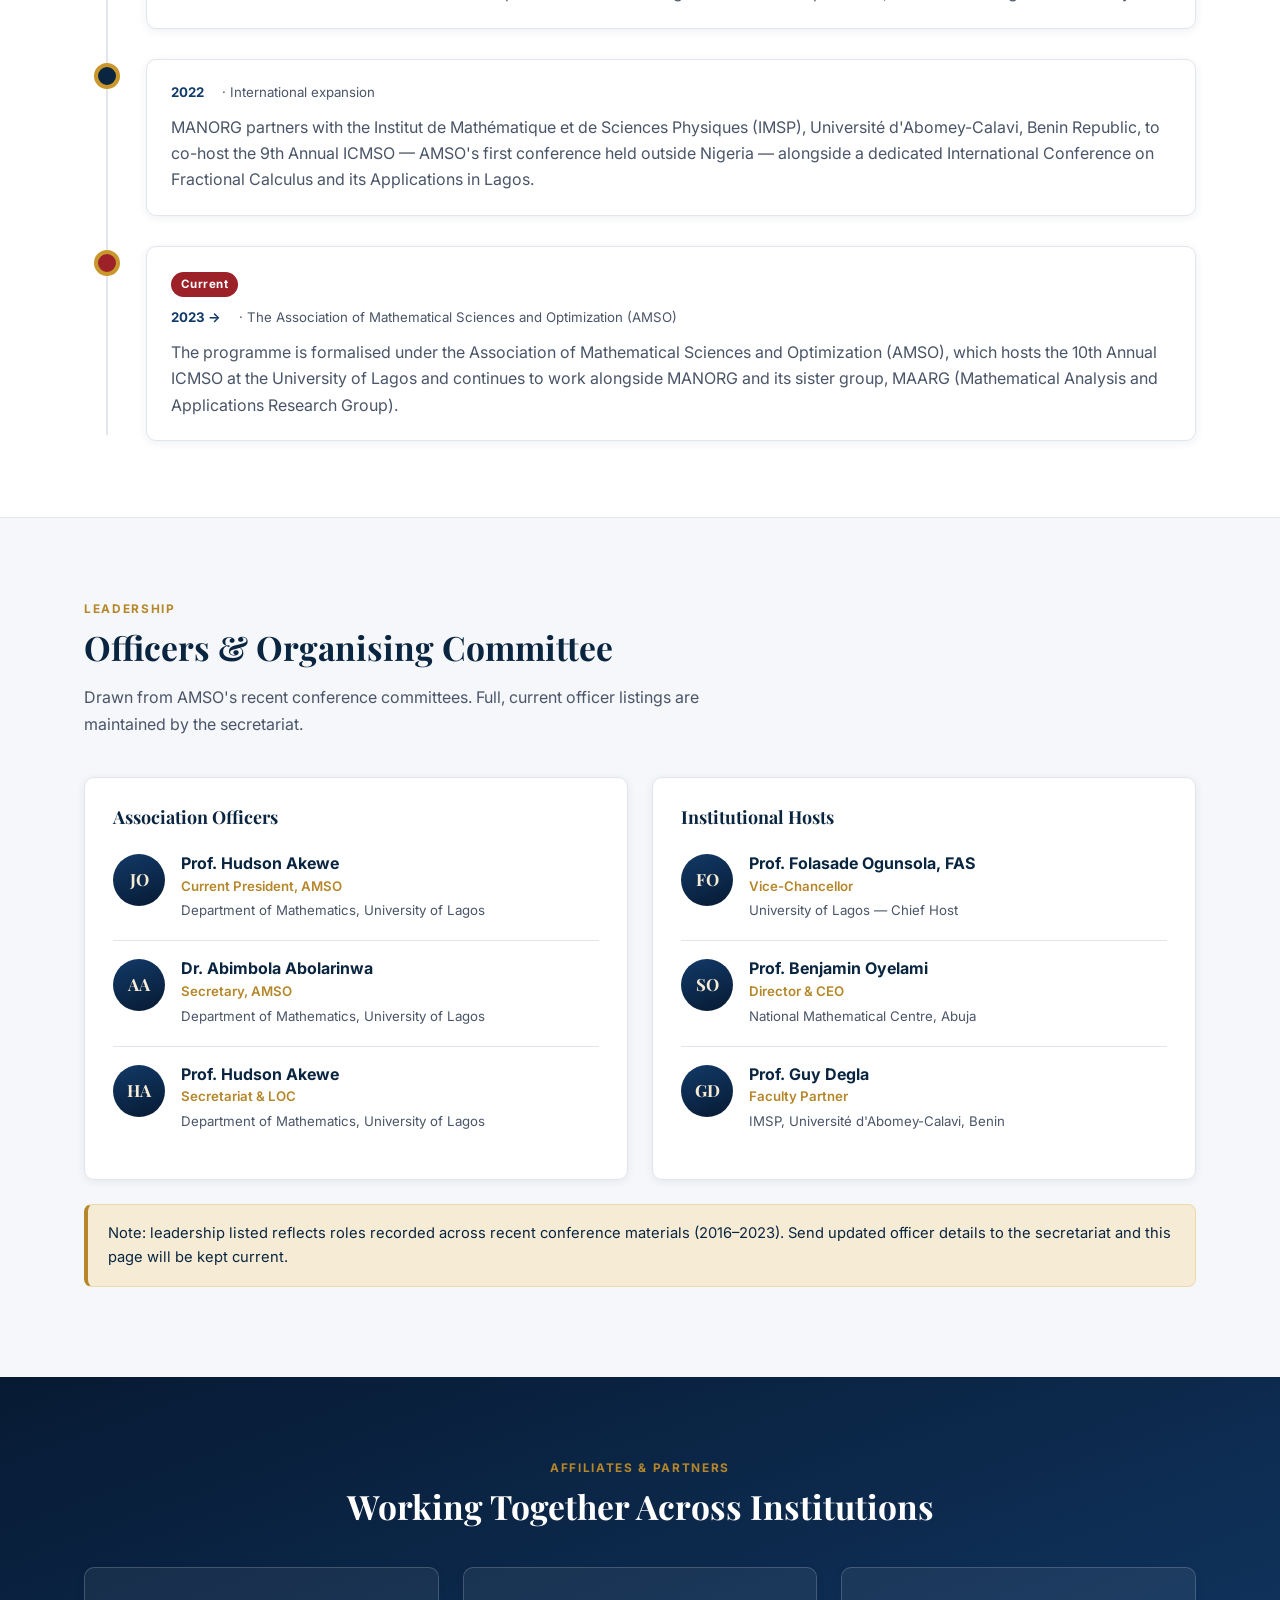
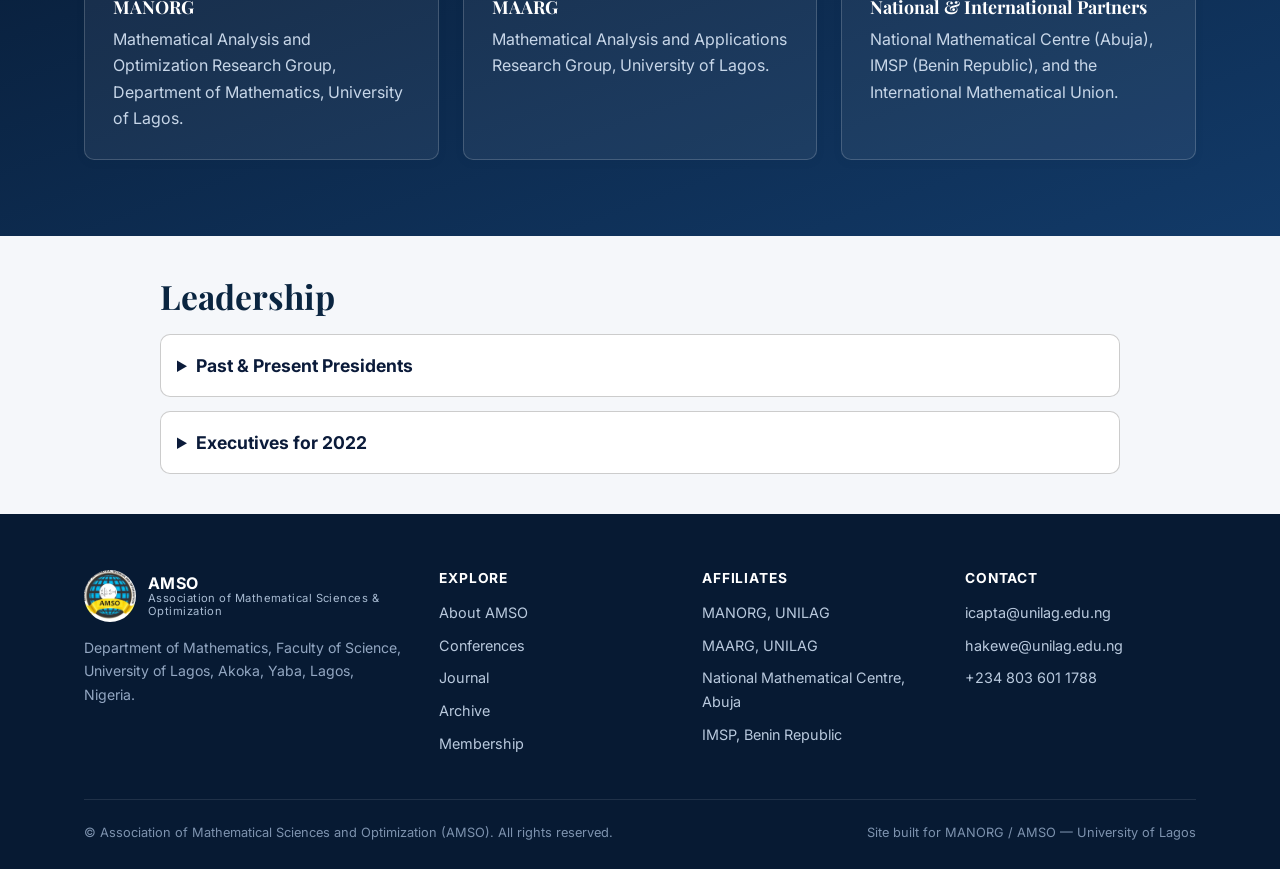
==== commit acb36434: "Change to the Director" ====
--- a/about.html
+++ b/about.html
@@ -133,7 +133,7 @@
         </div>
         <div class="person">
           <div class="person-avatar">SO</div>
-          <div><h4>Prof. Stephen Onah</h4><div class="role">Director &amp; CEO</div><div class="org">National Mathematical Centre, Abuja</div></div>
+          <div><h4>Prof. Benjamin Oyelami</h4><div class="role">Director &amp; CEO</div><div class="org">National Mathematical Centre, Abuja</div></div>
         </div>
         <div class="person">
           <div class="person-avatar">GD</div>
